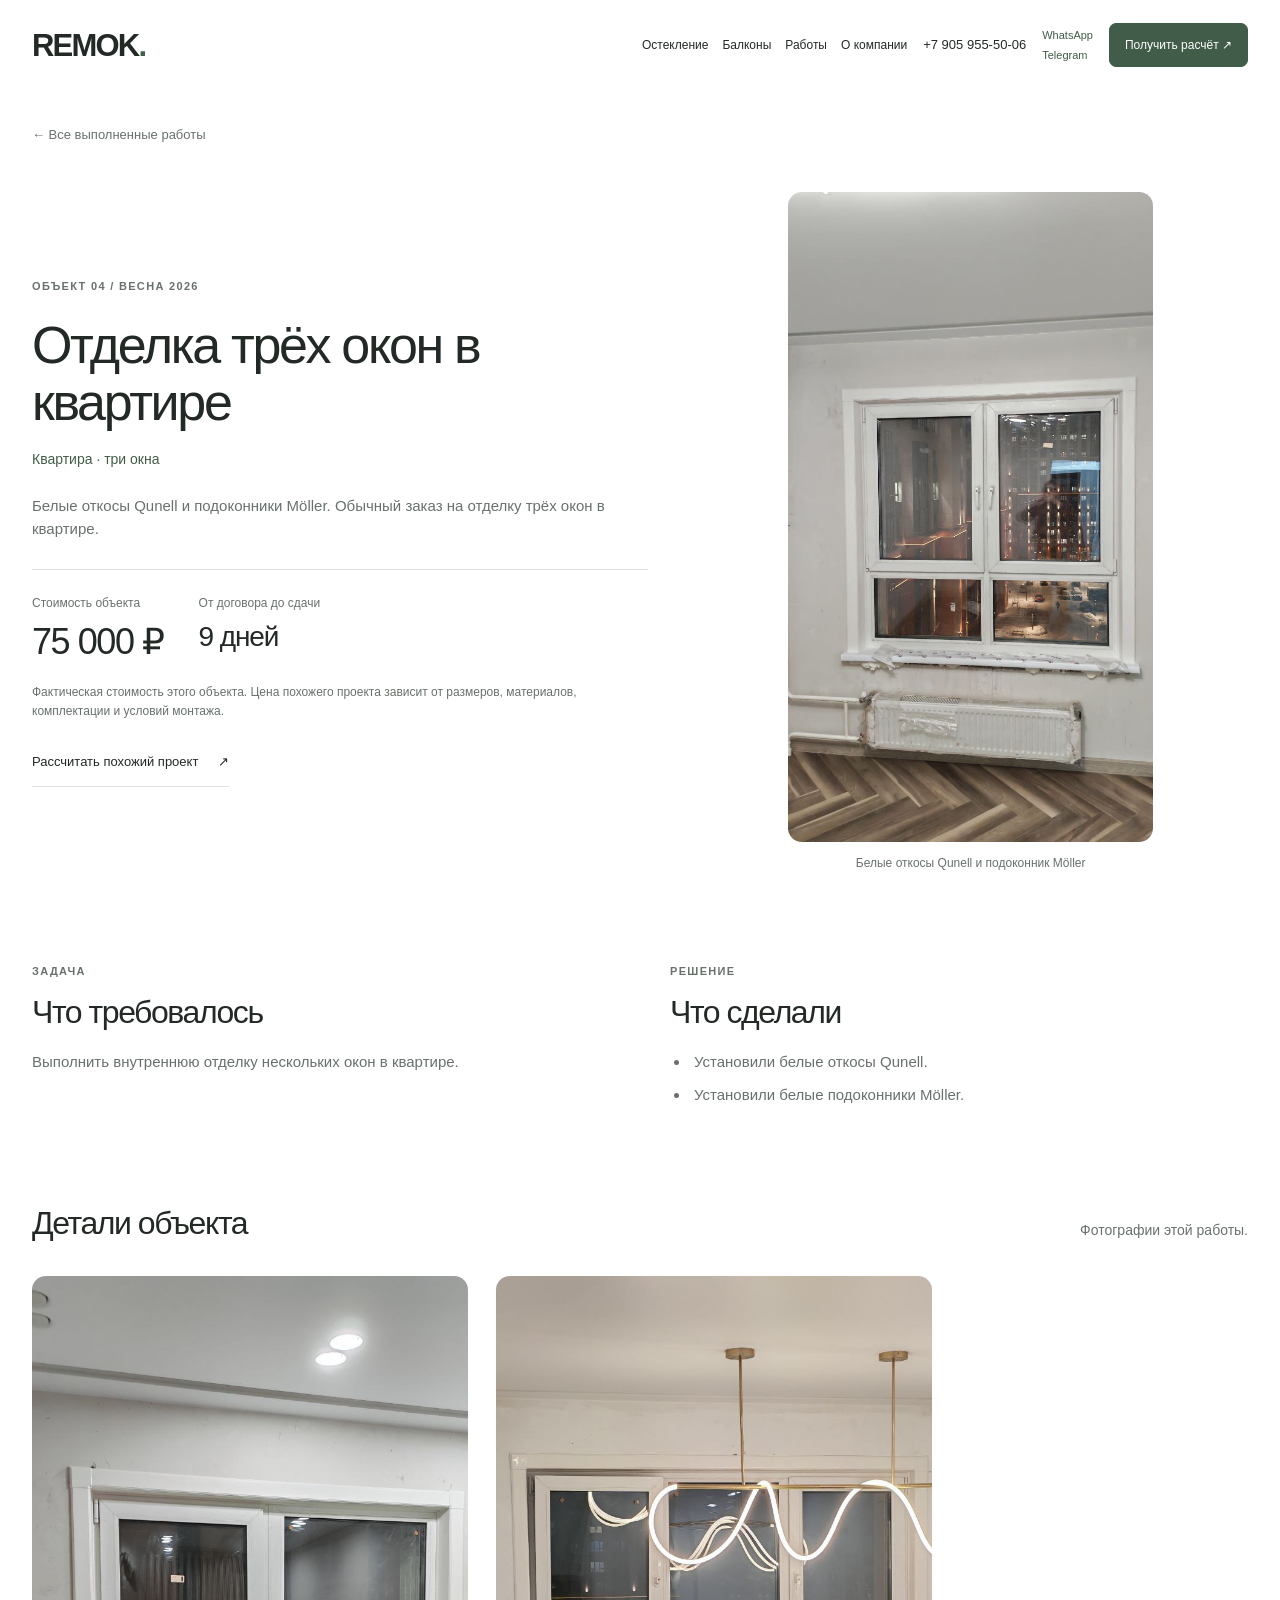
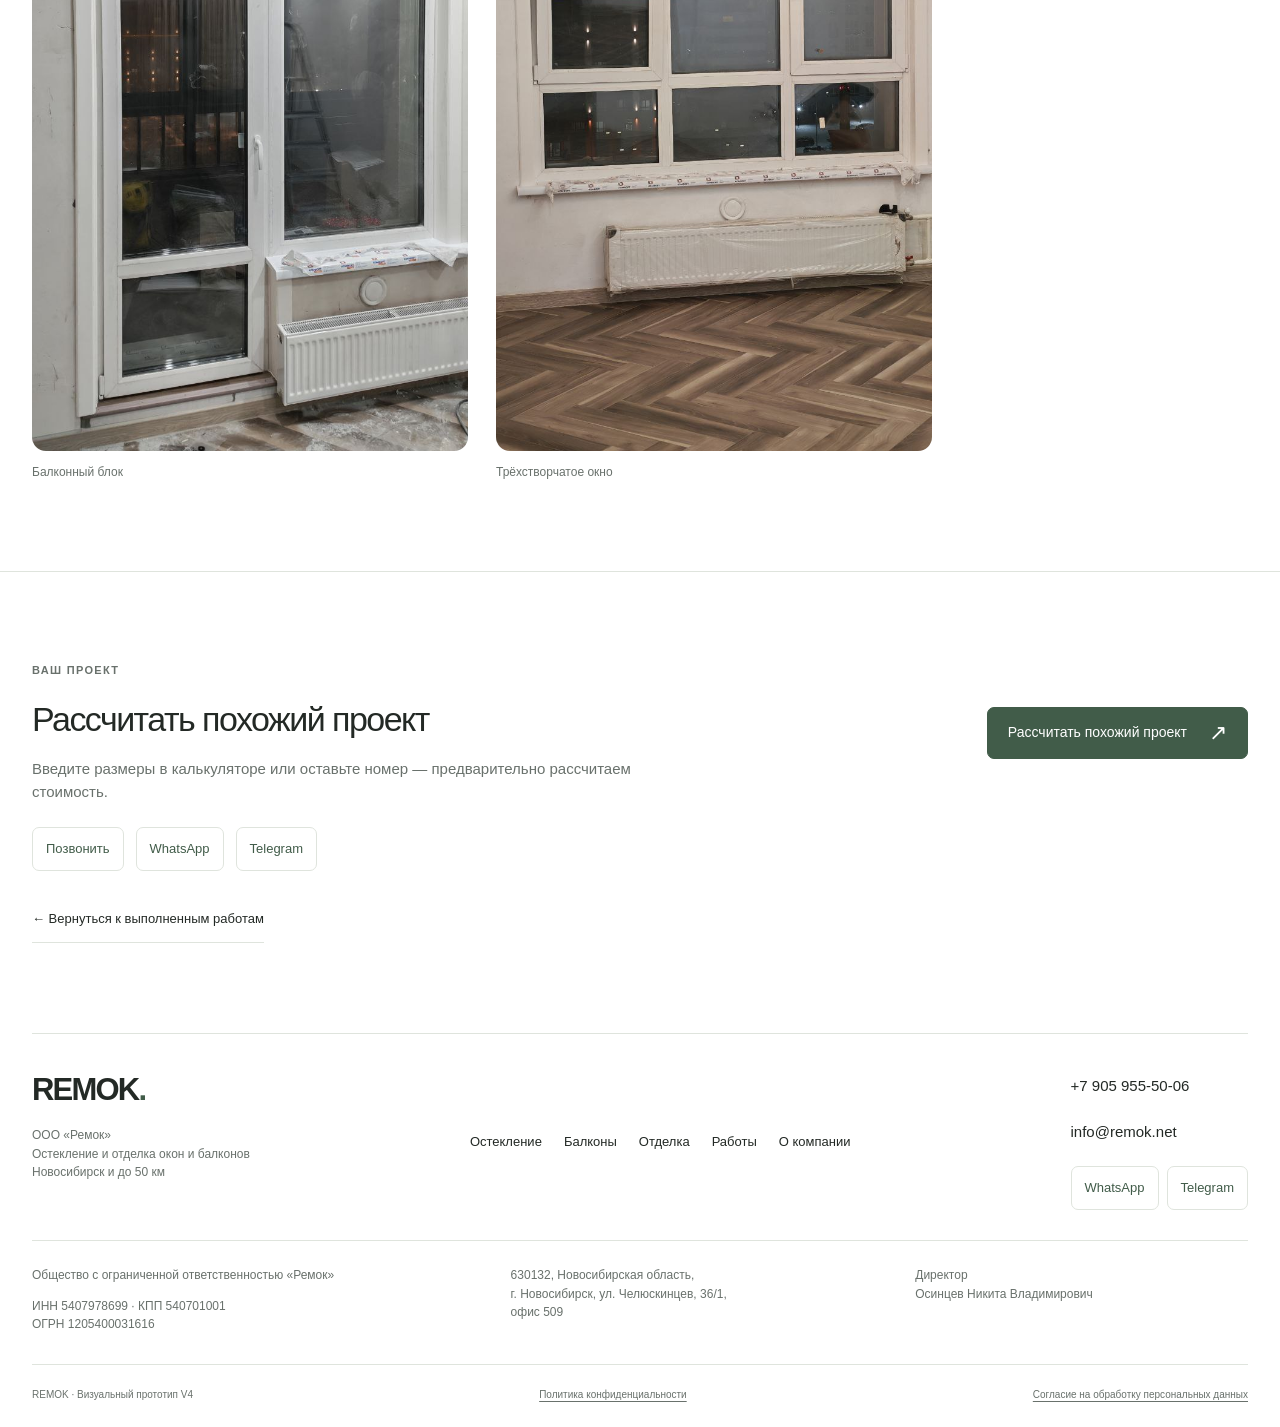
==== cases/apartment-windows.html @ 65f315e3 "Initial REMOK V4" ====
<!doctype html>
<html lang="ru"><head><meta charset="utf-8"><meta name="viewport" content="width=device-width,initial-scale=1"><title>Отделка трёх окон в квартире — выполненный объект REMOK</title><meta name="description" content="Отделка трёх окон в квартире. Стоимость объекта 75 000 ₽, 9 дней от договора до сдачи. Весна 2026. Реальные фотографии и комплектация."><link rel="stylesheet" href="../styles.css"><script src="../script.js" defer></script><link rel="icon" href="data:image/svg+xml,%3Csvg xmlns=%27http://www.w3.org/2000/svg%27 viewBox=%270 0 32 32%27%3E%3Crect width=%2732%27 height=%2732%27 rx=%276%27 fill=%27%23415c49%27/%3E%3Ctext x=%277%27 y=%2724%27 fill=%27white%27 font-family=%27Arial%27 font-weight=%27700%27 font-size=%2725%27%3ER%3C/text%3E%3C/svg%3E"></head>
<body class="case-page"><a class="skip" href="#main">К содержимому</a><header><div class="container header-inner"><a class="logo" href="../index.html">REMOK<span>.</span></a><nav id="navigation" aria-label="Основная навигация"><a href="../index.html#services">Остекление</a><a href="../index.html#balconies">Балконы</a><a href="../index.html#works">Работы</a><a href="../index.html#about">О компании</a><a class="mobile-menu-phone" data-phone href="tel:+79059555006">+7 905 955-50-06</a></nav><a class="header-phone" data-phone href="tel:+79059555006">+7 905 955-50-06</a><div class="header-messengers" aria-label="Мессенджеры"><a data-contact="whatsapp" href="https://wa.me/79059555006?text=%D0%97%D0%B4%D1%80%D0%B0%D0%B2%D1%81%D1%82%D0%B2%D1%83%D0%B9%D1%82%D0%B5%2C%20%D1%85%D0%BE%D1%87%D1%83%20%D1%80%D0%B0%D1%81%D1%81%D1%87%D0%B8%D1%82%D0%B0%D1%82%D1%8C%20%D1%81%D1%82%D0%BE%D0%B8%D0%BC%D0%BE%D1%81%D1%82%D1%8C%20%D0%BE%D1%81%D1%82%D0%B5%D0%BA%D0%BB%D0%B5%D0%BD%D0%B8%D1%8F%20%D0%B8%D0%BB%D0%B8%20%D0%BE%D1%82%D0%B4%D0%B5%D0%BB%D0%BA%D0%B8" target="_blank" rel="noopener noreferrer">WhatsApp</a><a data-contact="telegram" href="https://t.me/LPzxcvb" target="_blank" rel="noopener noreferrer">Telegram</a></div><a class="button header-cta" href="../index.html#estimate">Получить расчёт ↗</a><a class="phone-icon" data-phone-icon aria-label="Позвонить в REMOK" href="tel:+79059555006">☎</a><button class="menu-toggle" aria-label="Открыть меню" aria-expanded="false" aria-controls="navigation"><span></span><span></span></button></div></header>
<main id="main"><div class="container case-breadcrumb"><a href="../index.html#works">← Все выполненные работы</a></div>
<section class="container case-hero"><div class="case-intro"><p class="eyebrow">Объект 04 / Весна 2026</p><h1>Отделка трёх окон в квартире</h1><p class="case-type">Квартира · три окна</p><p class="case-description">Белые откосы Qunell и подоконники Möller. Обычный заказ на отделку трёх окон в квартире.</p><dl class="case-key-facts"><div><dt>Стоимость объекта</dt><dd>75 000 ₽</dd></div><div><dt>От договора до сдачи</dt><dd>9 дней</dd></div></dl><p class="case-price-note">Фактическая стоимость этого объекта. Цена похожего проекта зависит от размеров, материалов, комплектации и условий монтажа.</p><a class="text-link" href="../index.html#estimate">Рассчитать похожий проект <span aria-hidden="true">↗</span></a></div><figure class="case-hero-media"><img src="../assets/cases/apartment-3-windows/1.jpg" alt="Двухстворчатое окно в квартире с белыми откосами Qunell и подоконником Möller" width="720" height="1280" fetchpriority="high"><figcaption>Белые откосы Qunell и подоконник Möller</figcaption></figure></section>
<section class="section container case-story"><div><p class="eyebrow">Задача</p><h2>Что требовалось</h2><p>Выполнить внутреннюю отделку нескольких окон в квартире.</p></div><div><p class="eyebrow">Решение</p><h2>Что сделали</h2><ul><li>Установили белые откосы Qunell.</li><li>Установили белые подоконники Möller.</li></ul></div></section>
<section class="container case-gallery-section"><div class="heading"><h2>Детали объекта</h2><p>Фотографии этой работы.</p></div><div class="case-gallery case-gallery--2"><figure><img src="../assets/cases/apartment-3-windows/2.jpg" alt="Балконный блок с белыми откосами Qunell и подоконником Möller" width="720" height="1280" loading="lazy" decoding="async"><figcaption>Балконный блок</figcaption></figure>
<figure><img src="../assets/cases/apartment-3-windows/3.jpg" alt="Трёхстворчатое окно с белой отделкой Qunell и подоконником Möller" width="720" height="1280" loading="lazy" decoding="async"><figcaption>Трёхстворчатое окно</figcaption></figure></div></section>

<section class="section case-end"><div class="container"><div><p class="eyebrow">Ваш проект</p><h2>Рассчитать похожий проект</h2><p>Введите размеры в калькуляторе или оставьте номер — предварительно рассчитаем стоимость.</p></div><a class="button" href="../index.html#estimate">Рассчитать похожий проект <span aria-hidden="true">↗</span></a><div class="contact-actions" aria-label="Способы связи"><a data-contact="call" href="tel:+79059555006">Позвонить</a><a data-contact="whatsapp" href="https://wa.me/79059555006?text=%D0%97%D0%B4%D1%80%D0%B0%D0%B2%D1%81%D1%82%D0%B2%D1%83%D0%B9%D1%82%D0%B5%2C%20%D1%85%D0%BE%D1%87%D1%83%20%D1%80%D0%B0%D1%81%D1%81%D1%87%D0%B8%D1%82%D0%B0%D1%82%D1%8C%20%D1%81%D1%82%D0%BE%D0%B8%D0%BC%D0%BE%D1%81%D1%82%D1%8C%20%D0%BE%D1%81%D1%82%D0%B5%D0%BA%D0%BB%D0%B5%D0%BD%D0%B8%D1%8F%20%D0%B8%D0%BB%D0%B8%20%D0%BE%D1%82%D0%B4%D0%B5%D0%BB%D0%BA%D0%B8" target="_blank" rel="noopener noreferrer">WhatsApp</a><a data-contact="telegram" href="https://t.me/LPzxcvb" target="_blank" rel="noopener noreferrer">Telegram</a></div><a class="text-link" href="../index.html#works">← Вернуться к выполненным работам</a></div></section>
</main><footer class="container"><div class="footer-top">
<div><a class="logo" href="../index.html">REMOK<span>.</span></a><p>ООО «Ремок»<br>Остекление и отделка окон и балконов<br>Новосибирск и до 50 км</p></div>
<nav aria-label="Навигация в подвале"><a href="../index.html#services">Остекление</a><a href="../index.html#balconies">Балконы</a><a href="../index.html#finishing">Отделка</a><a href="../index.html#works">Работы</a><a href="../index.html#about">О компании</a></nav>
<div class="footer-contacts"><a data-phone href="tel:+79059555006">+7 905 955-50-06</a><a href="mailto:info@remok.net">info@remok.net</a><div class="footer-messengers"><a data-contact="whatsapp" href="https://wa.me/79059555006?text=%D0%97%D0%B4%D1%80%D0%B0%D0%B2%D1%81%D1%82%D0%B2%D1%83%D0%B9%D1%82%D0%B5%2C%20%D1%85%D0%BE%D1%87%D1%83%20%D1%80%D0%B0%D1%81%D1%81%D1%87%D0%B8%D1%82%D0%B0%D1%82%D1%8C%20%D1%81%D1%82%D0%BE%D0%B8%D0%BC%D0%BE%D1%81%D1%82%D1%8C%20%D0%BE%D1%81%D1%82%D0%B5%D0%BA%D0%BB%D0%B5%D0%BD%D0%B8%D1%8F%20%D0%B8%D0%BB%D0%B8%20%D0%BE%D1%82%D0%B4%D0%B5%D0%BB%D0%BA%D0%B8" target="_blank" rel="noopener noreferrer">WhatsApp</a><a data-contact="telegram" href="https://t.me/LPzxcvb" target="_blank" rel="noopener noreferrer">Telegram</a></div></div></div>
<div class="company-details"><div><p>Общество с ограниченной ответственностью «Ремок»</p><p>ИНН 5407978699 · КПП 540701001<br>ОГРН 1205400031616</p></div><address>630132, Новосибирская область,<br>г. Новосибирск, ул. Челюскинцев, 36/1,<br>офис 509</address><p>Директор<br>Осинцев Никита Владимирович</p></div>
<div class="footer-bottom"><span>REMOK · Визуальный прототип V4</span><a href="../index.html">Политика конфиденциальности</a><a href="../index.html">Согласие на обработку персональных данных</a></div></footer><nav class="mobile-quick-contacts" aria-label="Быстрые контакты"><a href="tel:+79059555006">Позвонить</a><a data-contact="whatsapp" href="https://wa.me/79059555006?text=%D0%97%D0%B4%D1%80%D0%B0%D0%B2%D1%81%D1%82%D0%B2%D1%83%D0%B9%D1%82%D0%B5%2C%20%D1%85%D0%BE%D1%87%D1%83%20%D1%80%D0%B0%D1%81%D1%81%D1%87%D0%B8%D1%82%D0%B0%D1%82%D1%8C%20%D1%81%D1%82%D0%BE%D0%B8%D0%BC%D0%BE%D1%81%D1%82%D1%8C%20%D0%BE%D1%81%D1%82%D0%B5%D0%BA%D0%BB%D0%B5%D0%BD%D0%B8%D1%8F%20%D0%B8%D0%BB%D0%B8%20%D0%BE%D1%82%D0%B4%D0%B5%D0%BB%D0%BA%D0%B8" target="_blank" rel="noopener noreferrer">WhatsApp</a><a class="quick-estimate" href="../index.html#estimate">Расчёт</a></nav></body></html>
---- styles.css ----
/* Base */
:root{--paper:#fff;--ink:#232925;--muted:#69716c;--accent:#415c49;--soft:#f2f4ef;--line:#dfe4dd;--radius:14px;--space:72px;--max:1240px}*{box-sizing:border-box}html{scroll-behavior:smooth;scroll-padding-top:100px}body{margin:0;color:var(--ink);background:var(--paper);font:16px/1.55 Inter,Arial,Helvetica,sans-serif}a{color:inherit;text-decoration:none}button,input{font:inherit}button{cursor:pointer}img{display:block;width:100%;object-fit:cover}figure,p,h1,h2,h3{margin:0}h1,h2,h3{font-weight:500;line-height:1.1;letter-spacing:-.045em}h1{font-size:40px}h2{font-size:34px}h3{font-size:23px;letter-spacing:-.025em}a:focus-visible,button:focus-visible,input:focus-visible{outline:3px solid #8a9a64;outline-offset:4px}[hidden]{display:none!important}.container{width:min(var(--max),calc(100% - 40px));margin:auto}.section{padding-block:var(--space)}.soft{background:var(--soft)}.muted{color:var(--muted)}.eyebrow{font-size:11px;font-weight:600;letter-spacing:.12em;text-transform:uppercase;color:var(--muted);margin-bottom:22px}.fine{font-size:12px;color:var(--muted);margin-top:20px}.button{display:inline-flex;align-items:center;justify-content:space-between;gap:22px;min-height:52px;padding:14px 20px;border:1px solid var(--accent);border-radius:7px;background:var(--accent);color:#fff;font-size:14px;transition:background .2s}.button:hover{background:#304636}.button span{font-size:22px;line-height:1}.full{width:100%}.text-link{display:inline-flex;align-items:center;min-height:48px;border-bottom:1px solid var(--line);font-size:13px}.text-link:hover{color:var(--accent)}.heading{display:flex;flex-direction:column;gap:22px;margin-bottom:34px}.heading>p{color:var(--muted);max-width:410px}.skip{position:fixed;top:-100px;z-index:100;background:white;padding:15px}.skip:focus{top:10px;left:10px}
/* Header */
header{position:sticky;top:0;z-index:20;background:#fffffff9;border-bottom:1px solid transparent}header.scrolled{border-color:var(--line)}.header-inner{height:76px;display:flex;align-items:center;gap:15px}.logo{font-size:31px;font-weight:800;letter-spacing:-1.8px;line-height:1}.logo span{color:var(--accent)}header nav{display:none;position:absolute;top:76px;left:0;right:0;background:white;padding:16px 20px 24px;border-bottom:1px solid var(--line)}header nav.open{display:flex;flex-direction:column}header nav a{padding:12px 0;font-size:14px}.phone-placeholder,.header-cta{display:none}.phone-icon{margin-left:auto;width:44px;height:44px;display:grid;place-items:center;font-size:24px}.menu-toggle{border:0;background:none;width:44px;height:44px;padding:10px;display:flex;flex-direction:column;justify-content:center;gap:6px}.menu-toggle span{width:24px;height:1.5px;background:var(--ink);transition:transform .2s}.menu-toggle[aria-expanded=true] span:first-child{transform:translateY(3.75px) rotate(45deg)}.menu-toggle[aria-expanded=true] span:last-child{transform:translateY(-3.75px) rotate(-45deg)}
/* Hero */
.hero{display:grid;gap:30px;padding-top:27px;padding-bottom:45px}.hero .eyebrow{font-size:10px;letter-spacing:.075em}.hero-lead{font-size:17px;margin:23px 0 7px}.hero .muted{font-size:14px}.actions{display:flex;align-items:center;gap:14px;flex-wrap:wrap;margin-top:25px}.actions .button{padding-inline:16px;gap:15px}.proof{font-size:13px;margin-top:23px}.hero .fine{margin-top:5px;font-size:11px}.hero-photo{position:relative;height:330px;border-radius:var(--radius);overflow:hidden}.hero-photo>img{height:100%;object-position:50% 57%}.hero-photo figcaption{position:absolute;left:14px;right:14px;bottom:14px;background:#fffffff2;border-radius:8px;padding:13px 40px 13px 16px;display:flex;flex-direction:column;font-size:14px}.hero-photo small{font-size:10px;color:var(--muted);margin-bottom:3px}.hero-photo b{position:absolute;right:17px;top:19px;font-weight:400;font-size:25px}
/* Services */
.services{display:grid;gap:20px}.service{display:flex;flex-direction:column;border:1px solid var(--line);border-radius:var(--radius);overflow:hidden}.service>img{height:230px}.service>div{position:relative;padding:23px}.service small{display:block;font-size:11px;color:var(--muted);margin-bottom:15px}.service h3{padding-right:25px}.service p{font-size:14px;color:var(--muted);margin-top:10px;padding-right:22px}.service div>span{position:absolute;right:17px;top:50px;display:grid;place-items:center;width:30px;height:30px;border:1px solid var(--line);border-radius:50%}.service:hover div>span{background:var(--soft)}
/* Portfolio */
.works{display:grid;gap:24px}.works img{height:330px;border-radius:var(--radius)}.works figcaption{display:flex;justify-content:space-between;gap:10px;margin-top:12px;font-size:14px}.works small{font-size:11px;color:var(--muted);align-self:center}.works-bottom{display:flex;justify-content:space-between;align-items:center;flex-wrap:wrap;gap:15px;margin-top:30px}.works-bottom p{font-size:13px}
/* Estimate and forms */
.estimate-layout{display:grid;gap:32px}.intro{color:var(--muted);max-width:415px;margin-top:24px}.note{font-size:14px;max-width:330px;border-top:1px solid var(--line);padding-top:24px;margin-top:35px}.estimate-form{padding:24px 20px;background:var(--soft);border-radius:var(--radius)}fieldset{border:0;padding:0;margin:0 0 26px;min-width:0}legend{font-size:15px;margin-bottom:16px}legend b{display:inline-grid;place-items:center;width:25px;height:25px;border:1px solid #bdc8bb;border-radius:50%;font-size:12px;font-weight:400;margin-right:8px}.segmented{display:flex;gap:10px}.segmented label{position:relative;flex:1;cursor:pointer}.segmented input{position:absolute;opacity:0}.segmented span{display:block;text-align:center;border:1px solid #cdd5ca;background:white;border-radius:7px;padding:12px}.segmented input:checked+span{background:var(--accent);color:white;border-color:var(--accent)}.segmented input:focus-visible+span{outline:3px solid #8a9a64;outline-offset:3px}.dimensions{display:grid;grid-template-columns:minmax(0,1fr) 12px minmax(0,1fr);gap:9px;align-items:end}.dimensions>span{padding-bottom:14px;color:var(--muted)}.dimensions label,.field{display:block;font-size:13px}input[type=tel],input[type=number]{width:100%;min-width:0;height:52px;padding:12px;border:1px solid #cdd5ca;border-radius:7px;background:white;color:var(--ink);font-size:16px;margin-top:8px}.dimensions input{font-size:13px}.profiles{display:grid;gap:8px}.profiles label{display:flex;align-items:center;gap:10px;border-bottom:1px solid var(--line);padding:10px 0;font-size:14px;cursor:pointer}.profiles label span{display:flex;justify-content:space-between;gap:10px;flex:1}.profiles small{color:var(--muted);font-size:11px;text-align:right}input[type=radio],input[type=checkbox]{accent-color:var(--accent);width:18px;height:18px;flex-shrink:0}.consent{display:flex;align-items:flex-start;gap:9px;font-size:11px;color:var(--muted);margin:18px 0}.consent input{margin:0}.consent a{text-decoration:underline;text-underline-offset:3px}.estimate-result{border-left:2px solid var(--accent);padding:10px 14px;font-size:14px;margin-bottom:20px}.form-status{font-size:14px;padding:15px;border:1px solid var(--line);border-radius:7px;margin-top:16px}
/* Terms, facts and process */
.volume{border-top:1px solid var(--line)}.volume-grid,.facts-grid{display:grid;gap:25px}.volume-grid article{padding:23px 0;border-top:1px solid var(--line)}.volume-grid h3{font-size:42px;margin-bottom:18px}.volume-grid h3 span{font-size:23px;color:var(--muted)}.volume-grid strong{font-weight:500;color:var(--accent)}.volume-grid small{display:block;color:var(--muted);font-size:13px;margin-top:5px}.facts{background:var(--accent);color:white}.facts .eyebrow,.facts .fine{color:#d2dbd0}.facts-grid{margin-top:38px}.facts-grid strong{font-size:49px;font-weight:400;letter-spacing:-.045em}.facts-grid strong span{font-size:29px}.facts-grid p{font-size:14px;color:#e0e6dd;max-width:240px;margin-top:6px}.process{display:grid;list-style:none;padding:0;margin:40px 0 0}.process li{position:relative;border-left:1px solid var(--line);padding:0 0 32px 32px}.process li>span{display:block;font-size:12px;color:var(--accent);margin-bottom:15px}.process li:before{content:"";position:absolute;left:-4px;top:5px;width:7px;height:7px;border-radius:50%;background:var(--accent)}.process h3{font-size:20px}.process p{font-size:14px;color:var(--muted);margin-top:12px}
/* Materials and placeholders */
.materials,.reviews{display:grid;gap:16px}.materials article{position:relative;background:white;padding:28px;border-radius:var(--radius);min-height:175px}.materials p{font-size:13px;color:var(--muted);margin-bottom:24px;padding-right:20px}.materials h3{font-size:29px;max-width:270px}.materials small{position:absolute;right:20px;top:26px;font-size:11px;color:var(--muted)}.before-placeholder{position:relative;display:grid;place-items:center;min-height:210px;margin-top:30px;padding:65px 24px 35px;background:#fafbf9;border:1px dashed #c5ccc3;border-radius:var(--radius);text-align:center;color:var(--muted);font-size:15px}.before-placeholder>div{position:absolute;top:18px;left:20px;right:20px;display:flex;justify-content:space-between;font-size:12px}.reviews-section{padding-top:0}.reviews{margin-top:30px}.reviews article{border:1px solid var(--line);padding:25px;border-radius:var(--radius)}.reviews h3{display:flex;justify-content:space-between;font-size:22px}.reviews p{font-size:14px;color:var(--muted);margin-top:35px}.reviews small{font-size:11px;color:var(--muted);display:block;margin-top:8px}.about{display:grid;gap:30px;border-top:1px solid var(--line)}.portrait{display:flex;flex-direction:column;justify-content:center;align-items:center;gap:22px;min-height:270px;border-radius:var(--radius);background:var(--soft)}.portrait>span{font-size:100px;line-height:1;color:#c7cfc3;font-weight:600;letter-spacing:-8px}.portrait p{font-size:12px;color:var(--muted)}.about h2{margin-bottom:25px}.about>div:not(.portrait)>p:not(.eyebrow){margin-bottom:20px}.signature{display:flex;flex-direction:column;border-top:1px solid var(--line);padding-top:24px;margin-top:25px;font-size:14px}.signature strong{font-weight:500}.signature span{font-size:12px;color:var(--muted);margin-top:5px}
/* Contact and footer */
.contact{display:grid;gap:32px}.contact h2{font-size:46px}.messengers{margin-top:25px;font-size:14px}.messengers p{color:var(--muted);font-size:12px;margin-bottom:6px}.messengers small{display:block;font-size:11px;color:var(--muted);margin-top:7px}footer{padding-block:40px 25px}.footer-top{display:flex;flex-direction:column;gap:25px}.footer-top>div>p{font-size:12px;color:var(--muted);margin-top:18px}.footer-top nav{display:flex;flex-wrap:wrap;gap:8px 22px;max-width:420px}.footer-top nav a{font-size:13px;min-height:32px;display:inline-flex;align-items:center}.footer-top>p{font-size:12px}.footer-bottom{display:flex;flex-direction:column;gap:13px;border-top:1px solid var(--line);margin-top:30px;padding-top:22px;color:var(--muted);font-size:10px}.footer-bottom a{text-decoration:underline;text-underline-offset:3px}
/* Responsive layouts */
@media(min-width:600px){.services,.volume-grid,.facts-grid{grid-template-columns:repeat(2,minmax(0,1fr))}.works{grid-template-columns:repeat(2,minmax(0,1fr))}.wide{grid-column:1/-1}.wide img{height:350px}.hero-photo{height:480px}.materials,.reviews{grid-template-columns:repeat(3,minmax(0,1fr))}.materials article{padding:24px 18px}.materials h3{font-size:24px}.reviews article{padding:20px}.reviews h3{font-size:20px}.process{grid-template-columns:repeat(2,minmax(0,1fr));gap:20px}}
@media(min-width:768px){:root{--space:90px}.container{width:min(var(--max),calc(100% - 64px))}h2{font-size:40px}.hero{grid-template-columns:1fr 1fr;align-items:center;gap:30px;padding-top:35px;padding-bottom:65px}.hero h1{font-size:clamp(39px,4.7vw,68px)}.hero-photo{height:510px}.heading{flex-direction:row;justify-content:space-between;align-items:end;gap:40px}.heading>p{max-width:36%;font-size:14px}.estimate-layout{grid-template-columns:.9fr 1.1fr;gap:45px}.estimate-form{padding:28px}.works{grid-template-columns:1.15fr 1fr 1fr;gap:26px 20px}.tall{grid-row:span 2}.works img{height:255px}.works .tall img{height:calc(100% - 38px)}.works .wide img{height:350px}.works figcaption{font-size:12px}.works small{font-size:10px}.about{grid-template-columns:.8fr 1.2fr;gap:55px;align-items:center}.portrait{height:410px}.contact{grid-template-columns:1fr 1fr;gap:70px;align-items:center}.contact h2{font-size:60px}.footer-top{flex-direction:row;justify-content:space-between;gap:30px}.footer-bottom{flex-direction:row;justify-content:space-between}}
@media(min-width:1024px){.header-inner{height:90px;gap:24px}header nav{display:flex;position:static;padding:0;border:0;gap:22px;margin-left:auto}header nav a{font-size:12px}.header-cta{display:inline-flex;font-size:12px;padding:11px 15px;min-height:44px}.phone-icon,.menu-toggle{display:none}.hero{gap:55px;padding-top:42px}.hero-photo{height:590px}.hero .eyebrow{font-size:11px;letter-spacing:.12em}.hero-lead{font-size:19px;margin-top:27px}.hero .muted{font-size:15px}.actions{gap:25px;margin-top:33px}.proof{margin-top:38px}h2{font-size:48px}.service{flex-direction:row;min-height:225px}.service>img{width:42%;height:245px}.service>div{padding:27px 22px;flex:1}.service h3{padding-right:0;font-size:24px}.service p{padding-right:10px}.service div>span{top:auto;bottom:16px;right:16px;width:28px;height:28px}.service small{margin-bottom:18px}.volume-grid,.facts-grid{grid-template-columns:repeat(4,minmax(0,1fr));gap:30px}.facts-grid{margin-top:50px}.facts-grid strong{font-size:54px}.process{grid-template-columns:repeat(4,minmax(0,1fr));gap:40px 25px}.process li{border-left:0;border-top:1px solid var(--line);padding:24px 10px 0 0}.process li:before{top:-4px;left:0}.materials article{padding:30px;min-height:190px}.materials h3{font-size:32px}.reviews article{padding:30px}.contact-form{max-width:440px;width:100%;justify-self:end}.estimate-form{padding:36px}.note{margin-top:55px}.phone-placeholder{display:block;font-size:10px;color:var(--muted);max-width:100px}}
@media(prefers-reduced-motion:reduce){html{scroll-behavior:auto}*,*::before,*::after{transition:none!important;animation:none!important}}

/* V2 — proportions preserved; every portfolio image uses its intrinsic ratio. */
.works { grid-template-columns: minmax(0, 1fr); align-items: start; gap: 28px; }
.work-column { display: grid; align-content: start; gap: 28px; min-width: 0; }
.works .work-column figure { min-width: 0; margin: 0; }
.works .work-column img { height: auto; object-fit: contain; background: var(--line); }
.works figcaption { flex-wrap: wrap; font-size: 14px; }
.works small { font-size: 12px; }
.header-phone { display: none; white-space: nowrap; font-size: 13px; }
.hardware-note { margin-top: 25px; font-size: 15px; }

/* V2 — accessible calculator tabs, results and selectable finishing estimates. */
.estimate-layout { align-items: start; }
.estimate-form { min-width: 0; }
.calculator-tabs { display: grid; grid-template-columns: 1fr 1fr; gap: 7px; margin-bottom: 30px; padding: 5px; border: 1px solid var(--line); border-radius: 9px; background: #e9ede5; }
.calculator-tabs button { min-width: 0; min-height: 48px; padding: 10px 8px; border: 0; border-radius: 6px; background: transparent; color: var(--ink); font-size: 14px; }
.calculator-tabs [aria-selected=true] { background: var(--accent); color: white; }
.estimate-form .dimensions input { font-size: 16px; }
.input-help { font-size: 12px; color: var(--muted); margin-top: 10px; }
.profiles label { padding: 12px 0; }
.profiles label span { display: flex; flex-direction: column; gap: 4px; }
.profiles strong { font-weight: 500; }
.profiles small { text-align: left; font-size: 12px; }
.glazing-result { border-top: 1px solid #cbd4c6; padding-top: 24px; }
.glazing-result > p:first-child { font-size: 14px; }
#glazing-price { display: block; font-size: clamp(38px, 4vw, 52px); letter-spacing: -.04em; line-height: 1.2; color: var(--accent); margin: 12px 0; }
.area-summary { font-size: 12px; color: var(--muted); }
.volume-offer { border-left: 2px solid var(--accent); padding: 12px 16px; margin-top: 22px; background: #e7ece1; border-radius: 0 7px 7px 0; }
.volume-offer p { font-size: 14px; }
.volume-offer small { display: block; margin-top: 8px; color: var(--muted); font-size: 12px; }
.calculation-disclaimer { margin-top: 20px; font-size: 13px; color: var(--muted); }
.offer-note { font-size: 11px; color: var(--muted); margin-top: 8px; }
.finish-options { display: grid; gap: 12px; margin-top: 16px; }
.finish-option { position: relative; display: block; cursor: pointer; min-width: 0; }
.finish-option > input { position: absolute; top: 19px; right: 16px; margin: 0; }
.finish-card { display: flex; flex-direction: column; height: 100%; padding: 18px 43px 18px 18px; border: 1px solid #cdd5ca; border-radius: 9px; background: white; }
.finish-card > strong { font-size: 18px; font-weight: 500; margin-bottom: 10px; }
.finish-name { font-size: 13px; color: var(--muted); }
.finish-card output { display: block; font-size: 27px; line-height: 1.2; margin-top: 18px; white-space: nowrap; color: var(--accent); }
.finish-option input:checked + .finish-card { border-color: var(--accent); background: #e8eee3; }
.finish-option input:focus-visible + .finish-card { outline: 3px solid #8a9a64; outline-offset: 3px; }
.more-options { display: flex; justify-content: space-between; align-items: center; gap: 12px; width: 100%; min-height: 48px; margin-top: 16px; padding: 12px 0; background: transparent; color: var(--accent); border: 0; border-bottom: 1px solid var(--line); text-align: left; font-size: 14px; }
.more-options span { font-size: 21px; }
.extra-reveal { display: grid; grid-template-rows: 0fr; visibility: hidden; transition: grid-template-rows .25s ease, visibility .25s; }
.extra-reveal > div { overflow: hidden; min-height: 0; }
.extra-reveal.is-open { grid-template-rows: 1fr; visibility: visible; }
.extra-options { padding: 5px; margin-inline: -1px; }
.extra-options .finish-card { background: transparent; }
.extra-options output { font-size: 23px; }
.finish-summary { border-left: 2px solid var(--accent); padding-left: 14px; font-size: 13px; }
.input-error { color: #8b352c; font-size: 13px; margin-top: 18px; }
input[aria-invalid=true] { border-color: #8b352c; }
.estimate-contact { border-top: 1px solid #cbd4c6; padding-top: 26px; margin-top: 26px; }
.estimate-contact h3 { font-size: 25px; }
.estimate-contact > p { font-size: 14px; color: var(--muted); margin: 12px 0 20px; }
.estimate-contact .form-status { color: var(--ink); margin-bottom: 0; }
.estimate-form .consent { font-size: 12px; }
.estimate-form .consent, .contact-form .consent { min-height: 30px; }

/* V2 — company and real contacts. */
.footer-contacts { display: flex; flex-direction: column; gap: 10px; font-size: 15px; }
.company-details { display: grid; gap: 22px; margin-top: 30px; padding-top: 25px; border-top: 1px solid var(--line); font-size: 12px; color: var(--muted); }
.company-details p + p { margin-top: 12px; }
.company-details address { font-style: normal; }
.footer-top nav a, .footer-contacts a { min-height: 36px; }

@media (min-width: 600px) {
  .works { grid-template-columns: repeat(3, minmax(0, 1fr)); gap: 20px; }
  .work-column { gap: 26px; }
  .work-column:nth-child(2) { padding-top: 38px; }
  .work-column:nth-child(3) { padding-top: 18px; }
  .works figcaption { font-size: 12px; }
  .works small { font-size: 11px; }
  .finish-options { grid-template-columns: repeat(3, minmax(0, 1fr)); }
  .finish-card { padding: 20px 15px; }
  .finish-card > strong { padding-right: 22px; font-size: 17px; }
  .finish-name { padding-top: 7px; min-height: 66px; }
  .finish-card output { font-size: 24px; margin-top: auto; padding-top: 18px; }
  .extra-options { grid-template-columns: repeat(2, minmax(0, 1fr)); }
  .extra-options .finish-name { padding-right: 28px; min-height: 48px; }
  .company-details { grid-template-columns: 1.2fr 1fr; }
}
@media (min-width: 768px) {
  .estimate-layout { grid-template-columns: minmax(0, 1fr); gap: 35px; }
  .estimate-intro { display: grid; grid-template-columns: 1fr 1fr; gap: 0 45px; }
  .estimate-intro .eyebrow { grid-column: 1 / -1; }
  .estimate-intro .intro { margin-top: 0; align-self: end; }
  .estimate-intro .note { display: none; }
  .works { grid-template-columns: 1.1fr .85fr 1fr; }
  .work-column:nth-child(2) { padding-top: 65px; }
  .work-column:nth-child(3) { padding-top: 30px; }
  .finish-name { min-height: 55px; }
}
@media (min-width: 1024px) {
  .header-phone { display: inline-flex; align-items: center; min-height: 44px; }
  .header-inner { gap: 18px; }
  header nav { gap: 18px; }
  .estimate-layout { grid-template-columns: minmax(0, .65fr) minmax(0, 1.35fr); gap: 45px; }
  .estimate-intro { display: block; }
  .estimate-intro .intro { margin-top: 24px; }
  .estimate-intro .note { display: block; }
  .estimate-form { padding: 30px; }
  .finish-options { grid-template-columns: minmax(0, 1fr); }
  .finish-card { padding: 18px 44px 18px 18px; }
  .finish-name { min-height: 0; padding-top: 0; }
  .finish-card output { padding-top: 14px; }
  .extra-options { grid-template-columns: repeat(2, minmax(0, 1fr)); }
  .extra-options .finish-card { padding: 18px; }
  .extra-options .finish-name { min-height: 60px; padding-right: 25px; }
  .company-details { grid-template-columns: 1.2fr 1fr .9fr; gap: 35px; }
}
@media (min-width: 1280px) {
  .finish-options { grid-template-columns: repeat(3, minmax(0, 1fr)); }
  .finish-card { padding: 18px 14px; }
  .finish-name { min-height: 64px; }
  .finish-card output { font-size: 25px; }
  .extra-options { grid-template-columns: repeat(2, minmax(0, 1fr)); }
}
@media (prefers-reduced-motion: reduce) {
  .extra-reveal { transition: none; }
}

/* V3 — real cases replace the gallery. Portraits retain their original proportions. */
.case-grid { display: grid; grid-template-columns: minmax(0, 1fr); gap: 44px; align-items: start; }
.case-card { min-width: 0; }
.case-cover { display: block; border-radius: var(--radius); overflow: hidden; background: var(--line); }
.case-cover img { width: 100%; height: auto; object-fit: contain; }
.case-card-copy { padding-top: 22px; }
.case-meta { font-size: 11px; color: var(--muted); margin-bottom: 13px; }
.case-meta span { margin-inline: 6px; }
.case-card h3 { font-size: 27px; line-height: 1.15; }
.case-card h3 a:hover { color: var(--accent); }
.case-scope { font-size: 14px; margin-top: 14px; }
.case-feature { font-size: 13px; color: var(--muted); margin-top: 8px; }
.case-card-facts { display: flex; flex-wrap: wrap; align-items: end; justify-content: space-between; gap: 16px 20px; margin-top: 24px; padding-top: 18px; border-top: 1px solid #d5dccf; }
.case-card-facts > div { display: flex; flex-direction: column; gap: 4px; }
.case-card-facts strong { font-size: 27px; font-weight: 500; letter-spacing: -.035em; line-height: 1.25; white-space: nowrap; }
.case-card-facts > div:last-child strong { font-size: 21px; }
.case-card-facts small { font-size: 11px; color: var(--muted); }
.case-more { gap: 20px; margin-top: 17px; }
.case-price-note { color: var(--muted); font-size: 12px; margin-top: 35px; max-width: 800px; }
.cases-cta { display: flex; flex-direction: column; align-items: start; gap: 25px; padding-top: 34px; margin-top: 35px; border-top: 1px solid #d5dccf; }
.cases-cta h3 { font-size: 25px; }
.cases-cta p { font-size: 14px; color: var(--muted); margin-top: 12px; max-width: 620px; }
.cases-cta .button { flex-shrink: 0; }
.reviews-section { padding-top: var(--space); }

/* V3 — static case pages share the same header, footer, typography and palette. */
.case-breadcrumb { padding-top: 22px; }
.case-breadcrumb a { display: inline-flex; align-items: center; min-height: 44px; font-size: 13px; color: var(--muted); }
.case-breadcrumb a:hover { color: var(--accent); }
.case-hero { display: grid; gap: 32px; padding-top: 25px; align-items: center; }
.case-intro { min-width: 0; }
.case-intro h1 { font-size: 38px; line-height: 1.1; }
.case-type { font-size: 14px; margin-top: 18px; color: var(--accent); }
.case-description { font-size: 15px; margin-top: 23px; color: var(--muted); }
.case-key-facts { display: flex; flex-wrap: wrap; gap: 25px 35px; margin: 28px 0 0; padding-top: 24px; border-top: 1px solid var(--line); }
.case-key-facts dt { font-size: 12px; color: var(--muted); }
.case-key-facts dd { font-size: 36px; font-weight: 500; line-height: 1.2; letter-spacing: -.04em; margin: 8px 0 0; }
.case-key-facts > div:last-child dd { font-size: 28px; }
.case-breakdown { margin: 18px 0 0; font-size: 13px; max-width: 340px; }
.case-breakdown > div { display: flex; justify-content: space-between; gap: 18px; padding: 5px 0; }
.case-breakdown dt { color: var(--muted); }
.case-breakdown dd { margin: 0; }
.case-intro .case-price-note { margin-top: 20px; }
.case-intro .text-link { margin-top: 18px; gap: 20px; }
.case-hero-media { min-width: 0; justify-self: center; width: 100%; }
.case-hero-media img { width: auto; height: auto; max-width: 100%; max-height: 680px; margin-inline: auto; border-radius: var(--radius); object-fit: contain; }
.case-hero-media figcaption, .case-gallery figcaption, .process-media figcaption { font-size: 12px; color: var(--muted); margin-top: 12px; }
.case-hero-media figcaption { text-align: center; }
.case-story { display: grid; gap: 38px; }
.case-story h2 { font-size: 28px; }
.case-story .eyebrow { margin-bottom: 15px; }
.case-story p:not(.eyebrow), .case-story ul { font-size: 15px; color: var(--muted); margin-top: 20px; }
.case-story ul { padding-left: 20px; margin-bottom: 0; }
.case-story li { padding-left: 4px; margin-bottom: 10px; }
.case-gallery-section { padding-bottom: var(--space); }
.case-gallery-section h2 { font-size: 32px; }
.case-gallery { display: grid; grid-template-columns: minmax(0, 1fr); gap: 28px; align-items: start; }
.case-gallery figure { min-width: 0; }
.case-gallery img { width: 100%; height: auto; object-fit: contain; border-radius: var(--radius); }
.case-gallery--1 { max-width: 480px; }
.case-gallery--2 { max-width: 900px; }
.case-process { background: var(--soft); }
.process-media { display: grid; grid-template-columns: minmax(0, 1fr); gap: 30px; align-items: start; }
.process-media figure { min-width: 0; }
.process-media img, .process-media video { display: block; width: 100%; height: auto; object-fit: contain; border-radius: var(--radius); background: #202722; }
.video-file { display: inline-flex; min-height: 44px; align-items: center; font-size: 12px; color: var(--accent); }
.case-end { border-top: 1px solid var(--line); }
.case-end > .container { display: flex; flex-direction: column; align-items: start; gap: 25px; }
.case-end h2 { font-size: 34px; }
.case-end p:not(.eyebrow) { margin-top: 18px; color: var(--muted); max-width: 620px; font-size: 15px; }
.case-end .button { max-width: 100%; }
.case-page footer { border-top: 1px solid var(--line); }

@media (min-width: 768px) {
  .case-grid { grid-template-columns: repeat(12, minmax(0, 1fr)); gap: 50px 30px; }
  .case-card--balcony { grid-column: span 7; }
  .case-card--house-exterior { grid-column: span 5; margin-top: 65px; }
  .case-card--compact { grid-column: span 6; }
  .case-card--large h3 { font-size: 30px; }
  .case-card--compact h3 { font-size: 24px; }
  .case-card--compact .case-cover { max-width: 310px; }
  .case-card--compact .case-card-facts { gap: 12px; }
  .case-hero { grid-template-columns: minmax(0, 1fr) minmax(0, .9fr); gap: 45px; padding-top: 35px; }
  .case-intro h1 { font-size: 42px; }
  .case-hero-media img { max-height: 650px; }
  .case-story { grid-template-columns: 1fr 1fr; gap: 60px; }
  .case-gallery { grid-template-columns: repeat(2, minmax(0, 1fr)); }
  .case-gallery--1 { grid-template-columns: minmax(0, 1fr); }
  .process-media { grid-template-columns: repeat(3, minmax(0, 1fr)); gap: 24px; }
  .case-end > .container { display: grid; grid-template-columns: minmax(0, 1fr) auto; align-items: center; gap: 24px 50px; }
  .case-end .text-link { justify-self: start; }
}
@media (min-width: 1024px) {
  .case-card--compact { display: grid; grid-template-columns: minmax(0, .85fr) minmax(0, 1fr); gap: 22px; }
  .case-card--compact .case-card-copy { padding-top: 0; }
  .case-card--compact h3 { font-size: 23px; }
  .case-card--compact .case-meta { font-size: 10px; }
  .case-card--compact .case-card-facts { flex-direction: column; align-items: start; gap: 14px; margin-top: 17px; }
  .case-card--compact .case-card-facts strong { font-size: 25px; }
  .case-card--compact .case-card-facts > div:last-child strong { font-size: 18px; }
  .case-card--compact .case-scope { font-size: 13px; }
  .case-card--compact .case-feature { font-size: 12px; }
  .case-card--compact .case-more { font-size: 12px; gap: 10px; }
  .cases-cta { flex-direction: row; align-items: center; justify-content: space-between; gap: 40px; }
  .case-intro h1 { font-size: 52px; }
  .case-gallery--4 { grid-template-columns: repeat(4, minmax(0, 1fr)); gap: 24px; }
  .case-story h2 { font-size: 32px; }
}

/* V4 — restrained contact alternatives, shared by the main and case pages. */
.contact-actions { display: flex; flex-wrap: wrap; align-items: center; gap: 8px 12px; margin-top: 20px; }
.contact-actions a, .footer-messengers a, .review-sources a { display: inline-flex; align-items: center; min-height: 44px; padding: 9px 13px; border: 1px solid var(--line); border-radius: 7px; font-size: 13px; color: var(--accent); background: transparent; }
.contact-actions a:hover, .footer-messengers a:hover, .review-sources a:hover { background: #e8eee3; border-color: #b7c4b2; }
.footer-messengers { display: flex; flex-wrap: wrap; gap: 8px; }
.contact-email { margin-top: 20px; color: var(--muted); font-size: 13px; }
.contact-email a { text-decoration: underline; text-underline-offset: 3px; }
.case-end .contact-actions { grid-column: 1 / -1; margin-top: 0; }
.mobile-menu-phone { color: var(--accent); }

/* V4 — verified review excerpts, without avatars or embedded services. */
.review-rating { flex-shrink: 0; }
.review-rating strong { font-size: 42px; line-height: 1.2; font-weight: 500; color: var(--accent); letter-spacing: -.04em; }
.review-rating strong span { font-size: 20px; color: var(--muted); }
.review-rating p { margin-top: 5px; font-size: 14px; }
.review-rating small { display: block; margin-top: 6px; font-size: 10px; color: var(--muted); }
.verified-reviews { display: grid; gap: 20px; }
.review-card { min-width: 0; display: flex; flex-direction: column; padding: 26px; border: 1px solid var(--line); border-radius: var(--radius); }
.review-card .review-stars { color: var(--accent); font-size: 15px; letter-spacing: .1em; margin-bottom: 18px; }
.review-card h3 { font-size: 21px; }
.review-card blockquote { margin: 22px 0; font-size: 15px; line-height: 1.65; }
.review-card .review-excerpt { font-size: 11px; color: var(--muted); margin-top: -12px; margin-bottom: 20px; }
.review-source { margin-top: auto; font-size: 12px; color: var(--accent); }
.review-source a { min-height: 44px; display: inline-flex; align-items: center; }
.review-sources { display: flex; flex-wrap: wrap; align-items: center; gap: 10px; margin-top: 25px; }
.review-sources > span { font-size: 13px; color: var(--muted); margin-right: 8px; }
.reviews-cta { border-top: 1px solid var(--line); padding-top: 35px; margin-top: 40px; }
.reviews-cta h3 { font-size: 28px; }
.reviews-cta > p { font-size: 15px; color: var(--muted); max-width: 650px; margin-top: 15px; }
.reviews-cta-actions { display: flex; flex-wrap: wrap; align-items: center; gap: 14px 25px; margin-top: 23px; }
.reviews-cta-actions .contact-actions { margin-top: 0; }
@media (min-width: 768px) {
  .verified-reviews { grid-template-columns: repeat(3, minmax(0, 1fr)); }
  .review-card { padding: 24px; }
}
@media (min-width: 1024px) {
  header nav .mobile-menu-phone { display: none; }
}
@media (min-width: 1100px) {
  .review-card { padding: 30px; }
}

/* Compact contacts. */
.header-messengers, .mobile-quick-contacts { display: none; }
.review-rating { padding: 18px 22px; border: 1px solid var(--line); border-radius: 12px; background: var(--soft); }
.rating-link { display: flex; flex-wrap: wrap; align-items: baseline; gap: 5px 8px; color: var(--accent); }
.rating-link:hover { text-decoration: underline; text-underline-offset: 4px; }
.rating-count { font-size: 16px; font-weight: 500; }
.review-rating small { margin-top: 8px; }
@media (min-width: 1024px) {
  .header-inner { gap: 16px; }
  header nav { gap: 14px; }
  .header-messengers { display: flex; flex-direction: column; flex-shrink: 0; gap: 4px; }
  .header-messengers a { font-size: 11px; line-height: 1.5; color: var(--accent); }
  .header-messengers a:hover { text-decoration: underline; text-underline-offset: 3px; }
  .header-phone { white-space: nowrap; }
}
@media (min-width: 1400px) {
  .header-messengers { flex-direction: row; gap: 12px; }
}
@media (max-width: 767px) {
  body { padding-bottom: calc(64px + env(safe-area-inset-bottom, 0px)); }
  html { scroll-padding-bottom: calc(80px + env(safe-area-inset-bottom, 0px)); }
  .mobile-quick-contacts { display: grid; grid-template-columns: repeat(3, minmax(0, 1fr)); position: fixed; bottom: 0; left: 0; right: 0; z-index: 25; padding: 8px 12px calc(8px + env(safe-area-inset-bottom, 0px)); gap: 8px; background: #fff; border-top: 1px solid var(--line); }
  .mobile-quick-contacts a { display: grid; place-items: center; min-height: 44px; font-size: 13px; border-radius: 7px; color: var(--accent); }
  .mobile-quick-contacts .quick-estimate { background: var(--accent); color: #fff; }
}
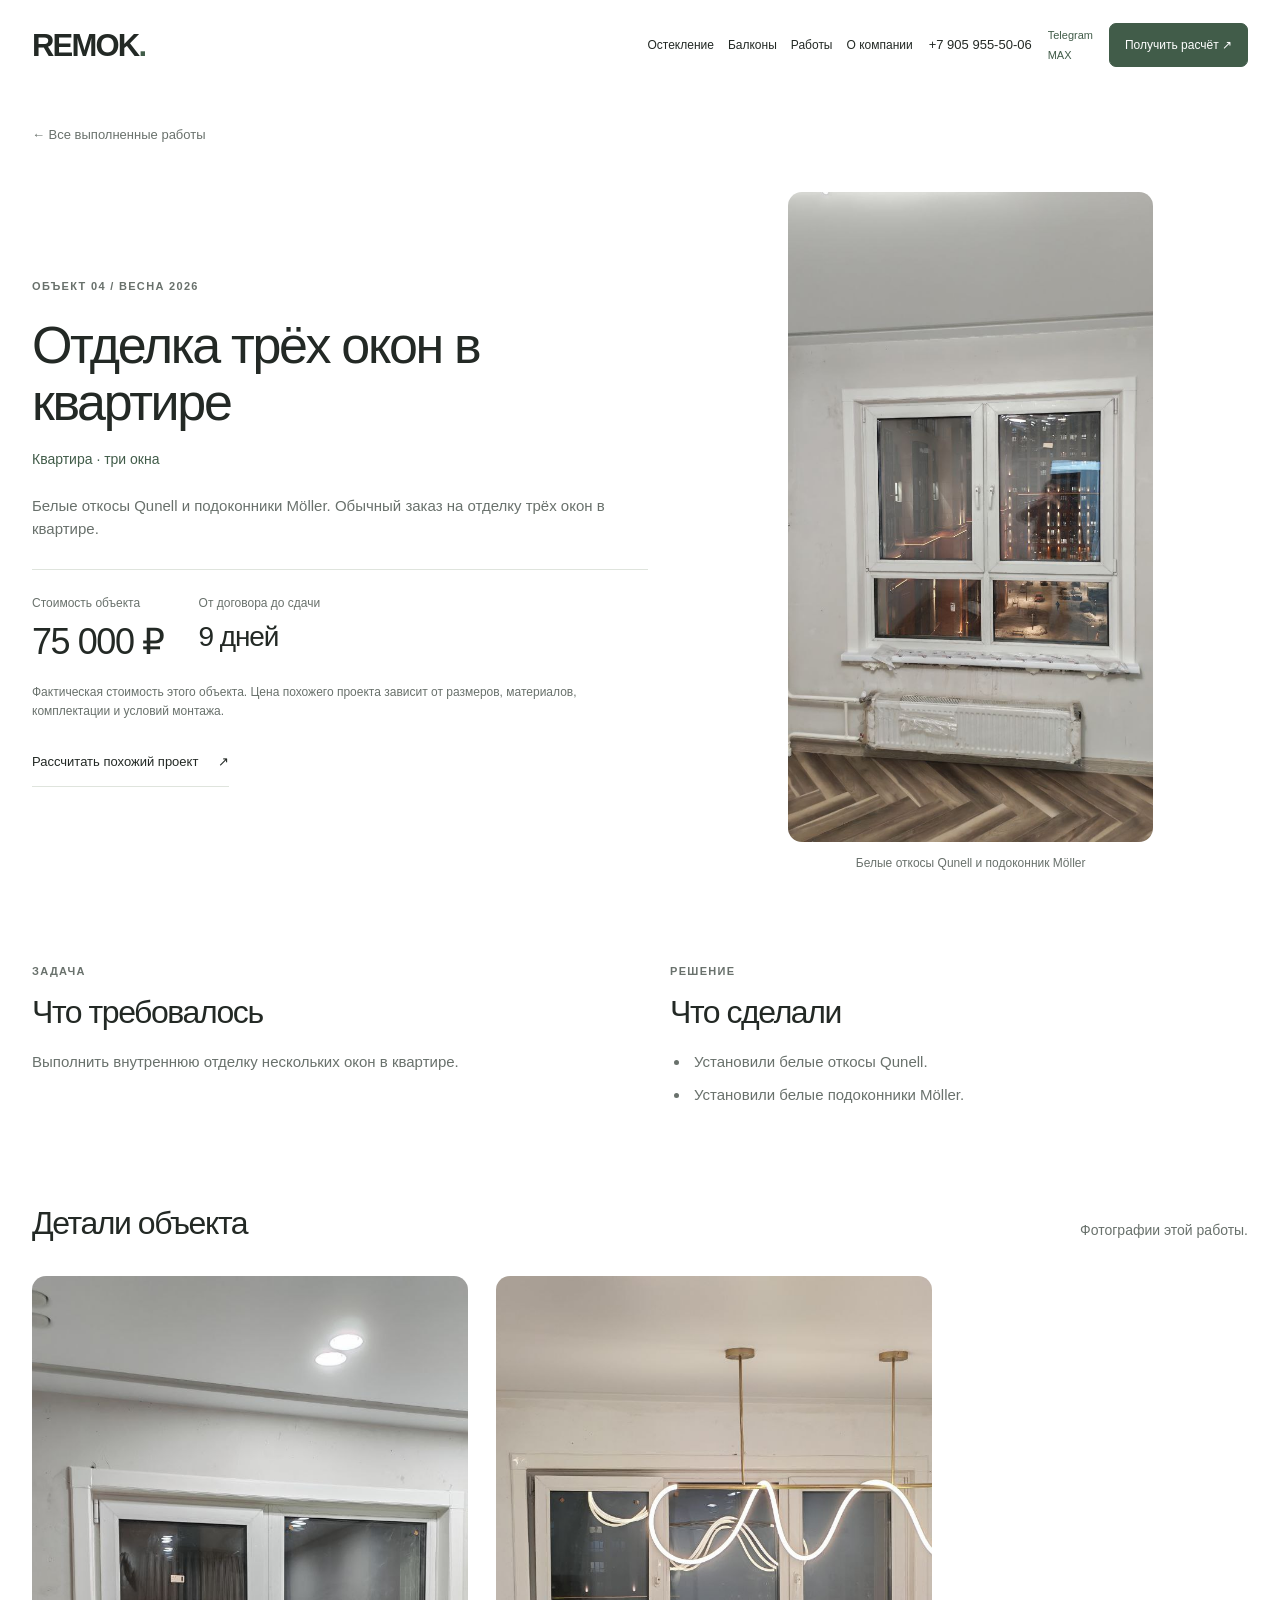
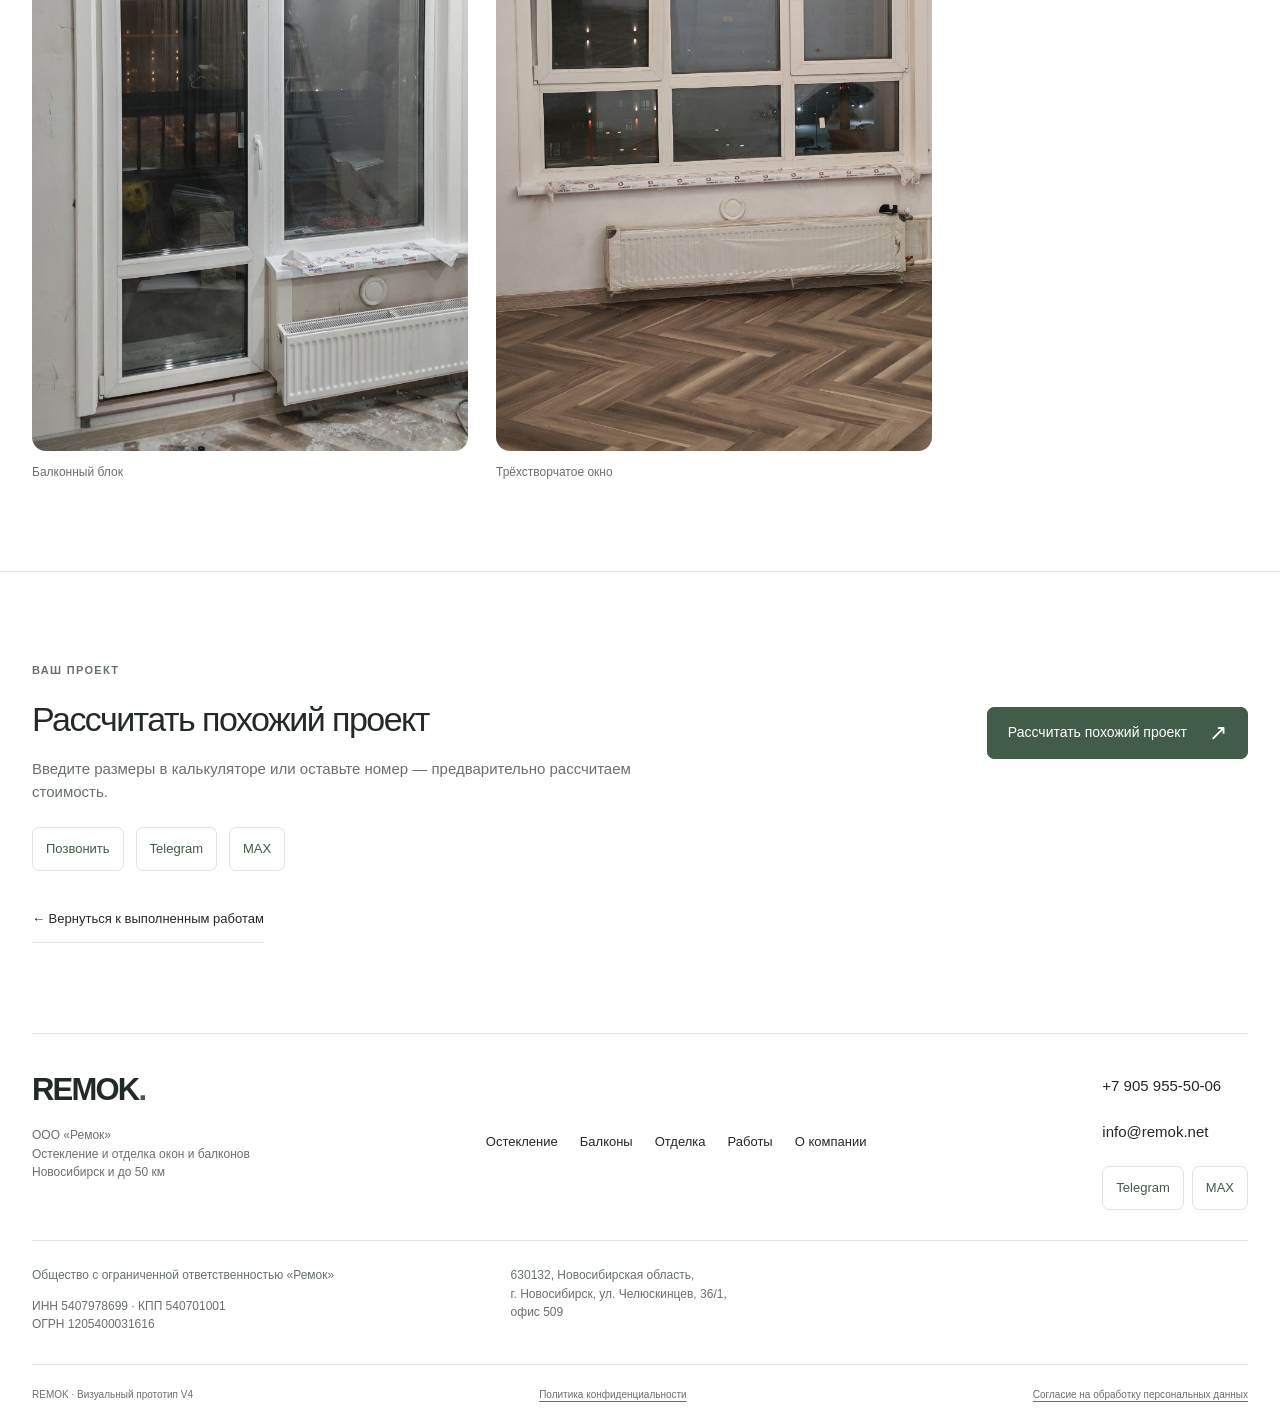
==== commit b0112ec2: "Prepare REMOK for Tilda integration" ====
--- a/cases/apartment-windows.html
+++ b/cases/apartment-windows.html
@@ -1,16 +1,16 @@
 <!doctype html>
 <html lang="ru"><head><meta charset="utf-8"><meta name="viewport" content="width=device-width,initial-scale=1"><title>Отделка трёх окон в квартире — выполненный объект REMOK</title><meta name="description" content="Отделка трёх окон в квартире. Стоимость объекта 75 000 ₽, 9 дней от договора до сдачи. Весна 2026. Реальные фотографии и комплектация."><link rel="stylesheet" href="../styles.css"><script src="../script.js" defer></script><link rel="icon" href="data:image/svg+xml,%3Csvg xmlns=%27http://www.w3.org/2000/svg%27 viewBox=%270 0 32 32%27%3E%3Crect width=%2732%27 height=%2732%27 rx=%276%27 fill=%27%23415c49%27/%3E%3Ctext x=%277%27 y=%2724%27 fill=%27white%27 font-family=%27Arial%27 font-weight=%27700%27 font-size=%2725%27%3ER%3C/text%3E%3C/svg%3E"></head>
-<body class="case-page"><a class="skip" href="#main">К содержимому</a><header><div class="container header-inner"><a class="logo" href="../index.html">REMOK<span>.</span></a><nav id="navigation" aria-label="Основная навигация"><a href="../index.html#services">Остекление</a><a href="../index.html#balconies">Балконы</a><a href="../index.html#works">Работы</a><a href="../index.html#about">О компании</a><a class="mobile-menu-phone" data-phone href="tel:+79059555006">+7 905 955-50-06</a></nav><a class="header-phone" data-phone href="tel:+79059555006">+7 905 955-50-06</a><div class="header-messengers" aria-label="Мессенджеры"><a data-contact="whatsapp" href="https://wa.me/79059555006?text=%D0%97%D0%B4%D1%80%D0%B0%D0%B2%D1%81%D1%82%D0%B2%D1%83%D0%B9%D1%82%D0%B5%2C%20%D1%85%D0%BE%D1%87%D1%83%20%D1%80%D0%B0%D1%81%D1%81%D1%87%D0%B8%D1%82%D0%B0%D1%82%D1%8C%20%D1%81%D1%82%D0%BE%D0%B8%D0%BC%D0%BE%D1%81%D1%82%D1%8C%20%D0%BE%D1%81%D1%82%D0%B5%D0%BA%D0%BB%D0%B5%D0%BD%D0%B8%D1%8F%20%D0%B8%D0%BB%D0%B8%20%D0%BE%D1%82%D0%B4%D0%B5%D0%BB%D0%BA%D0%B8" target="_blank" rel="noopener noreferrer">WhatsApp</a><a data-contact="telegram" href="https://t.me/LPzxcvb" target="_blank" rel="noopener noreferrer">Telegram</a></div><a class="button header-cta" href="../index.html#estimate">Получить расчёт ↗</a><a class="phone-icon" data-phone-icon aria-label="Позвонить в REMOK" href="tel:+79059555006">☎</a><button class="menu-toggle" aria-label="Открыть меню" aria-expanded="false" aria-controls="navigation"><span></span><span></span></button></div></header>
+<body class="case-page"><a class="skip" href="#main">К содержимому</a><header><div class="container header-inner"><a class="logo" href="../index.html">REMOK<span>.</span></a><nav id="navigation" aria-label="Основная навигация"><a href="../index.html#services">Остекление</a><a href="../index.html#balconies">Балконы</a><a href="../index.html#works">Работы</a><a href="../index.html#about">О компании</a><a class="mobile-menu-phone" data-phone href="tel:+79059555006">+7 905 955-50-06</a></nav><a class="header-phone" data-phone href="tel:+79059555006">+7 905 955-50-06</a><div class="header-messengers" aria-label="Мессенджеры"><a data-contact="telegram" href="https://t.me/LPzxcvb" target="_blank" rel="noopener noreferrer">Telegram</a><a data-contact="max" href="https://max.ru/u/f9LHodD0cOJ4aYRBqU1mQyNp67MUEM86ByT9lwaMOyiDO4nb9DzO4GPVeDw" target="_blank" rel="noopener noreferrer">MAX</a></div><a class="button header-cta" href="../index.html#estimate">Получить расчёт ↗</a><a class="phone-icon" data-phone-icon aria-label="Позвонить в REMOK" href="tel:+79059555006">☎</a><button class="menu-toggle" aria-label="Открыть меню" aria-expanded="false" aria-controls="navigation"><span></span><span></span></button></div></header>
 <main id="main"><div class="container case-breadcrumb"><a href="../index.html#works">← Все выполненные работы</a></div>
 <section class="container case-hero"><div class="case-intro"><p class="eyebrow">Объект 04 / Весна 2026</p><h1>Отделка трёх окон в квартире</h1><p class="case-type">Квартира · три окна</p><p class="case-description">Белые откосы Qunell и подоконники Möller. Обычный заказ на отделку трёх окон в квартире.</p><dl class="case-key-facts"><div><dt>Стоимость объекта</dt><dd>75 000 ₽</dd></div><div><dt>От договора до сдачи</dt><dd>9 дней</dd></div></dl><p class="case-price-note">Фактическая стоимость этого объекта. Цена похожего проекта зависит от размеров, материалов, комплектации и условий монтажа.</p><a class="text-link" href="../index.html#estimate">Рассчитать похожий проект <span aria-hidden="true">↗</span></a></div><figure class="case-hero-media"><img src="../assets/cases/apartment-3-windows/1.jpg" alt="Двухстворчатое окно в квартире с белыми откосами Qunell и подоконником Möller" width="720" height="1280" fetchpriority="high"><figcaption>Белые откосы Qunell и подоконник Möller</figcaption></figure></section>
 <section class="section container case-story"><div><p class="eyebrow">Задача</p><h2>Что требовалось</h2><p>Выполнить внутреннюю отделку нескольких окон в квартире.</p></div><div><p class="eyebrow">Решение</p><h2>Что сделали</h2><ul><li>Установили белые откосы Qunell.</li><li>Установили белые подоконники Möller.</li></ul></div></section>
 <section class="container case-gallery-section"><div class="heading"><h2>Детали объекта</h2><p>Фотографии этой работы.</p></div><div class="case-gallery case-gallery--2"><figure><img src="../assets/cases/apartment-3-windows/2.jpg" alt="Балконный блок с белыми откосами Qunell и подоконником Möller" width="720" height="1280" loading="lazy" decoding="async"><figcaption>Балконный блок</figcaption></figure>
 <figure><img src="../assets/cases/apartment-3-windows/3.jpg" alt="Трёхстворчатое окно с белой отделкой Qunell и подоконником Möller" width="720" height="1280" loading="lazy" decoding="async"><figcaption>Трёхстворчатое окно</figcaption></figure></div></section>
 
-<section class="section case-end"><div class="container"><div><p class="eyebrow">Ваш проект</p><h2>Рассчитать похожий проект</h2><p>Введите размеры в калькуляторе или оставьте номер — предварительно рассчитаем стоимость.</p></div><a class="button" href="../index.html#estimate">Рассчитать похожий проект <span aria-hidden="true">↗</span></a><div class="contact-actions" aria-label="Способы связи"><a data-contact="call" href="tel:+79059555006">Позвонить</a><a data-contact="whatsapp" href="https://wa.me/79059555006?text=%D0%97%D0%B4%D1%80%D0%B0%D0%B2%D1%81%D1%82%D0%B2%D1%83%D0%B9%D1%82%D0%B5%2C%20%D1%85%D0%BE%D1%87%D1%83%20%D1%80%D0%B0%D1%81%D1%81%D1%87%D0%B8%D1%82%D0%B0%D1%82%D1%8C%20%D1%81%D1%82%D0%BE%D0%B8%D0%BC%D0%BE%D1%81%D1%82%D1%8C%20%D0%BE%D1%81%D1%82%D0%B5%D0%BA%D0%BB%D0%B5%D0%BD%D0%B8%D1%8F%20%D0%B8%D0%BB%D0%B8%20%D0%BE%D1%82%D0%B4%D0%B5%D0%BB%D0%BA%D0%B8" target="_blank" rel="noopener noreferrer">WhatsApp</a><a data-contact="telegram" href="https://t.me/LPzxcvb" target="_blank" rel="noopener noreferrer">Telegram</a></div><a class="text-link" href="../index.html#works">← Вернуться к выполненным работам</a></div></section>
+<section class="section case-end"><div class="container"><div><p class="eyebrow">Ваш проект</p><h2>Рассчитать похожий проект</h2><p>Введите размеры в калькуляторе или оставьте номер — предварительно рассчитаем стоимость.</p></div><a class="button" href="../index.html#estimate">Рассчитать похожий проект <span aria-hidden="true">↗</span></a><div class="contact-actions" aria-label="Способы связи"><a data-contact="call" href="tel:+79059555006">Позвонить</a><a data-contact="telegram" href="https://t.me/LPzxcvb" target="_blank" rel="noopener noreferrer">Telegram</a><a data-contact="max" href="https://max.ru/u/f9LHodD0cOJ4aYRBqU1mQyNp67MUEM86ByT9lwaMOyiDO4nb9DzO4GPVeDw" target="_blank" rel="noopener noreferrer">MAX</a></div><a class="text-link" href="../index.html#works">← Вернуться к выполненным работам</a></div></section>
 </main><footer class="container"><div class="footer-top">
 <div><a class="logo" href="../index.html">REMOK<span>.</span></a><p>ООО «Ремок»<br>Остекление и отделка окон и балконов<br>Новосибирск и до 50 км</p></div>
 <nav aria-label="Навигация в подвале"><a href="../index.html#services">Остекление</a><a href="../index.html#balconies">Балконы</a><a href="../index.html#finishing">Отделка</a><a href="../index.html#works">Работы</a><a href="../index.html#about">О компании</a></nav>
-<div class="footer-contacts"><a data-phone href="tel:+79059555006">+7 905 955-50-06</a><a href="mailto:info@remok.net">info@remok.net</a><div class="footer-messengers"><a data-contact="whatsapp" href="https://wa.me/79059555006?text=%D0%97%D0%B4%D1%80%D0%B0%D0%B2%D1%81%D1%82%D0%B2%D1%83%D0%B9%D1%82%D0%B5%2C%20%D1%85%D0%BE%D1%87%D1%83%20%D1%80%D0%B0%D1%81%D1%81%D1%87%D0%B8%D1%82%D0%B0%D1%82%D1%8C%20%D1%81%D1%82%D0%BE%D0%B8%D0%BC%D0%BE%D1%81%D1%82%D1%8C%20%D0%BE%D1%81%D1%82%D0%B5%D0%BA%D0%BB%D0%B5%D0%BD%D0%B8%D1%8F%20%D0%B8%D0%BB%D0%B8%20%D0%BE%D1%82%D0%B4%D0%B5%D0%BB%D0%BA%D0%B8" target="_blank" rel="noopener noreferrer">WhatsApp</a><a data-contact="telegram" href="https://t.me/LPzxcvb" target="_blank" rel="noopener noreferrer">Telegram</a></div></div></div>
-<div class="company-details"><div><p>Общество с ограниченной ответственностью «Ремок»</p><p>ИНН 5407978699 · КПП 540701001<br>ОГРН 1205400031616</p></div><address>630132, Новосибирская область,<br>г. Новосибирск, ул. Челюскинцев, 36/1,<br>офис 509</address><p>Директор<br>Осинцев Никита Владимирович</p></div>
-<div class="footer-bottom"><span>REMOK · Визуальный прототип V4</span><a href="../index.html">Политика конфиденциальности</a><a href="../index.html">Согласие на обработку персональных данных</a></div></footer><nav class="mobile-quick-contacts" aria-label="Быстрые контакты"><a href="tel:+79059555006">Позвонить</a><a data-contact="whatsapp" href="https://wa.me/79059555006?text=%D0%97%D0%B4%D1%80%D0%B0%D0%B2%D1%81%D1%82%D0%B2%D1%83%D0%B9%D1%82%D0%B5%2C%20%D1%85%D0%BE%D1%87%D1%83%20%D1%80%D0%B0%D1%81%D1%81%D1%87%D0%B8%D1%82%D0%B0%D1%82%D1%8C%20%D1%81%D1%82%D0%BE%D0%B8%D0%BC%D0%BE%D1%81%D1%82%D1%8C%20%D0%BE%D1%81%D1%82%D0%B5%D0%BA%D0%BB%D0%B5%D0%BD%D0%B8%D1%8F%20%D0%B8%D0%BB%D0%B8%20%D0%BE%D1%82%D0%B4%D0%B5%D0%BB%D0%BA%D0%B8" target="_blank" rel="noopener noreferrer">WhatsApp</a><a class="quick-estimate" href="../index.html#estimate">Расчёт</a></nav></body></html>+<div class="footer-contacts"><a data-phone href="tel:+79059555006">+7 905 955-50-06</a><a href="mailto:info@remok.net">info@remok.net</a><div class="footer-messengers"><a data-contact="telegram" href="https://t.me/LPzxcvb" target="_blank" rel="noopener noreferrer">Telegram</a><a data-contact="max" href="https://max.ru/u/f9LHodD0cOJ4aYRBqU1mQyNp67MUEM86ByT9lwaMOyiDO4nb9DzO4GPVeDw" target="_blank" rel="noopener noreferrer">MAX</a></div></div></div>
+<div class="company-details"><div><p>Общество с ограниченной ответственностью «Ремок»</p><p>ИНН 5407978699 · КПП 540701001<br>ОГРН 1205400031616</p></div><address>630132, Новосибирская область,<br>г. Новосибирск, ул. Челюскинцев, 36/1,<br>офис 509</address></div>
+<div class="footer-bottom"><span>REMOK · Визуальный прототип V4</span><a href="../index.html">Политика конфиденциальности</a><a href="../index.html">Согласие на обработку персональных данных</a></div></footer><nav class="mobile-quick-contacts" aria-label="Быстрые контакты"><a href="tel:+79059555006">Позвонить</a><a data-contact="telegram" href="https://t.me/LPzxcvb" target="_blank" rel="noopener noreferrer">Telegram</a><a data-contact="max" href="https://max.ru/u/f9LHodD0cOJ4aYRBqU1mQyNp67MUEM86ByT9lwaMOyiDO4nb9DzO4GPVeDw" target="_blank" rel="noopener noreferrer">MAX</a><a class="quick-estimate" href="../index.html#estimate">Расчёт</a></nav></body></html>
--- a/styles.css
+++ b/styles.css
@@ -9,16 +9,16 @@
 /* Portfolio */
 .works{display:grid;gap:24px}.works img{height:330px;border-radius:var(--radius)}.works figcaption{display:flex;justify-content:space-between;gap:10px;margin-top:12px;font-size:14px}.works small{font-size:11px;color:var(--muted);align-self:center}.works-bottom{display:flex;justify-content:space-between;align-items:center;flex-wrap:wrap;gap:15px;margin-top:30px}.works-bottom p{font-size:13px}
 /* Estimate and forms */
-.estimate-layout{display:grid;gap:32px}.intro{color:var(--muted);max-width:415px;margin-top:24px}.note{font-size:14px;max-width:330px;border-top:1px solid var(--line);padding-top:24px;margin-top:35px}.estimate-form{padding:24px 20px;background:var(--soft);border-radius:var(--radius)}fieldset{border:0;padding:0;margin:0 0 26px;min-width:0}legend{font-size:15px;margin-bottom:16px}legend b{display:inline-grid;place-items:center;width:25px;height:25px;border:1px solid #bdc8bb;border-radius:50%;font-size:12px;font-weight:400;margin-right:8px}.segmented{display:flex;gap:10px}.segmented label{position:relative;flex:1;cursor:pointer}.segmented input{position:absolute;opacity:0}.segmented span{display:block;text-align:center;border:1px solid #cdd5ca;background:white;border-radius:7px;padding:12px}.segmented input:checked+span{background:var(--accent);color:white;border-color:var(--accent)}.segmented input:focus-visible+span{outline:3px solid #8a9a64;outline-offset:3px}.dimensions{display:grid;grid-template-columns:minmax(0,1fr) 12px minmax(0,1fr);gap:9px;align-items:end}.dimensions>span{padding-bottom:14px;color:var(--muted)}.dimensions label,.field{display:block;font-size:13px}input[type=tel],input[type=number]{width:100%;min-width:0;height:52px;padding:12px;border:1px solid #cdd5ca;border-radius:7px;background:white;color:var(--ink);font-size:16px;margin-top:8px}.dimensions input{font-size:13px}.profiles{display:grid;gap:8px}.profiles label{display:flex;align-items:center;gap:10px;border-bottom:1px solid var(--line);padding:10px 0;font-size:14px;cursor:pointer}.profiles label span{display:flex;justify-content:space-between;gap:10px;flex:1}.profiles small{color:var(--muted);font-size:11px;text-align:right}input[type=radio],input[type=checkbox]{accent-color:var(--accent);width:18px;height:18px;flex-shrink:0}.consent{display:flex;align-items:flex-start;gap:9px;font-size:11px;color:var(--muted);margin:18px 0}.consent input{margin:0}.consent a{text-decoration:underline;text-underline-offset:3px}.estimate-result{border-left:2px solid var(--accent);padding:10px 14px;font-size:14px;margin-bottom:20px}.form-status{font-size:14px;padding:15px;border:1px solid var(--line);border-radius:7px;margin-top:16px}
+.estimate-layout{display:grid;gap:32px}.intro{color:var(--muted);max-width:415px;margin-top:24px}.note{font-size:14px;max-width:330px;border-top:1px solid var(--line);padding-top:24px;margin-top:35px}.estimate-form{padding:24px 20px;background:var(--soft);border-radius:var(--radius)}fieldset{border:0;padding:0;margin:0 0 26px;min-width:0}legend{font-size:15px;margin-bottom:16px}legend b{display:inline-grid;place-items:center;width:25px;height:25px;border:1px solid #bdc8bb;border-radius:50%;font-size:12px;font-weight:400;margin-right:8px}.segmented{display:flex;gap:10px}.segmented label{position:relative;flex:1;cursor:pointer}.segmented input{position:absolute;opacity:0}.segmented span{display:block;text-align:center;border:1px solid #cdd5ca;background:white;border-radius:7px;padding:12px}.segmented input:checked+span{background:var(--accent);color:white;border-color:var(--accent)}.segmented input:focus-visible+span{outline:3px solid #8a9a64;outline-offset:3px}.dimensions{display:grid;grid-template-columns:minmax(0,1fr) 12px minmax(0,1fr);gap:9px;align-items:end}.dimensions>span{padding-bottom:14px;color:var(--muted)}.dimensions label,.field{display:block;font-size:13px}input[type=text],input[type=tel],input[type=number]{width:100%;min-width:0;height:52px;padding:12px;border:1px solid #cdd5ca;border-radius:7px;background:white;color:var(--ink);font-size:16px;margin-top:8px}.dimensions input{font-size:13px}.profiles{display:grid;gap:8px}.profiles label{display:flex;align-items:center;gap:10px;border-bottom:1px solid var(--line);padding:10px 0;font-size:14px;cursor:pointer}.profiles label span{display:flex;justify-content:space-between;gap:10px;flex:1}.profiles small{color:var(--muted);font-size:11px;text-align:right}input[type=radio],input[type=checkbox]{accent-color:var(--accent);width:18px;height:18px;flex-shrink:0}.consent{display:flex;align-items:flex-start;gap:9px;font-size:11px;color:var(--muted);margin:18px 0}.consent input{margin:0}.consent a{text-decoration:underline;text-underline-offset:3px}.estimate-result{border-left:2px solid var(--accent);padding:10px 14px;font-size:14px;margin-bottom:20px}.form-status{font-size:14px;padding:15px;border:1px solid var(--line);border-radius:7px;margin-top:16px}
 /* Terms, facts and process */
 .volume{border-top:1px solid var(--line)}.volume-grid,.facts-grid{display:grid;gap:25px}.volume-grid article{padding:23px 0;border-top:1px solid var(--line)}.volume-grid h3{font-size:42px;margin-bottom:18px}.volume-grid h3 span{font-size:23px;color:var(--muted)}.volume-grid strong{font-weight:500;color:var(--accent)}.volume-grid small{display:block;color:var(--muted);font-size:13px;margin-top:5px}.facts{background:var(--accent);color:white}.facts .eyebrow,.facts .fine{color:#d2dbd0}.facts-grid{margin-top:38px}.facts-grid strong{font-size:49px;font-weight:400;letter-spacing:-.045em}.facts-grid strong span{font-size:29px}.facts-grid p{font-size:14px;color:#e0e6dd;max-width:240px;margin-top:6px}.process{display:grid;list-style:none;padding:0;margin:40px 0 0}.process li{position:relative;border-left:1px solid var(--line);padding:0 0 32px 32px}.process li>span{display:block;font-size:12px;color:var(--accent);margin-bottom:15px}.process li:before{content:"";position:absolute;left:-4px;top:5px;width:7px;height:7px;border-radius:50%;background:var(--accent)}.process h3{font-size:20px}.process p{font-size:14px;color:var(--muted);margin-top:12px}
 /* Materials and placeholders */
-.materials,.reviews{display:grid;gap:16px}.materials article{position:relative;background:white;padding:28px;border-radius:var(--radius);min-height:175px}.materials p{font-size:13px;color:var(--muted);margin-bottom:24px;padding-right:20px}.materials h3{font-size:29px;max-width:270px}.materials small{position:absolute;right:20px;top:26px;font-size:11px;color:var(--muted)}.before-placeholder{position:relative;display:grid;place-items:center;min-height:210px;margin-top:30px;padding:65px 24px 35px;background:#fafbf9;border:1px dashed #c5ccc3;border-radius:var(--radius);text-align:center;color:var(--muted);font-size:15px}.before-placeholder>div{position:absolute;top:18px;left:20px;right:20px;display:flex;justify-content:space-between;font-size:12px}.reviews-section{padding-top:0}.reviews{margin-top:30px}.reviews article{border:1px solid var(--line);padding:25px;border-radius:var(--radius)}.reviews h3{display:flex;justify-content:space-between;font-size:22px}.reviews p{font-size:14px;color:var(--muted);margin-top:35px}.reviews small{font-size:11px;color:var(--muted);display:block;margin-top:8px}.about{display:grid;gap:30px;border-top:1px solid var(--line)}.portrait{display:flex;flex-direction:column;justify-content:center;align-items:center;gap:22px;min-height:270px;border-radius:var(--radius);background:var(--soft)}.portrait>span{font-size:100px;line-height:1;color:#c7cfc3;font-weight:600;letter-spacing:-8px}.portrait p{font-size:12px;color:var(--muted)}.about h2{margin-bottom:25px}.about>div:not(.portrait)>p:not(.eyebrow){margin-bottom:20px}.signature{display:flex;flex-direction:column;border-top:1px solid var(--line);padding-top:24px;margin-top:25px;font-size:14px}.signature strong{font-weight:500}.signature span{font-size:12px;color:var(--muted);margin-top:5px}
+.materials,.reviews{display:grid;gap:16px}.materials article{position:relative;background:white;padding:28px;border-radius:var(--radius);min-height:175px}.materials p{font-size:13px;color:var(--muted);margin-bottom:24px;padding-right:20px}.materials h3{font-size:29px;max-width:270px}.materials small{position:absolute;right:20px;top:26px;font-size:11px;color:var(--muted)}.before-placeholder{position:relative;display:grid;place-items:center;min-height:210px;margin-top:30px;padding:65px 24px 35px;background:#fafbf9;border:1px dashed #c5ccc3;border-radius:var(--radius);text-align:center;color:var(--muted);font-size:15px}.before-placeholder>div{position:absolute;top:18px;left:20px;right:20px;display:flex;justify-content:space-between;font-size:12px}.reviews-section{padding-top:0}.reviews{margin-top:30px}.reviews article{border:1px solid var(--line);padding:25px;border-radius:var(--radius)}.reviews h3{display:flex;justify-content:space-between;font-size:22px}.reviews p{font-size:14px;color:var(--muted);margin-top:35px}.reviews small{font-size:11px;color:var(--muted);display:block;margin-top:8px}.about{display:grid;gap:30px;border-top:1px solid var(--line)}.about h2{margin-bottom:25px}.about>div>p:not(.eyebrow){margin-bottom:20px}.signature{display:flex;flex-direction:column;border-top:1px solid var(--line);padding-top:24px;margin-top:25px;font-size:14px}.signature strong{font-weight:500}.signature span{font-size:12px;color:var(--muted);margin-top:5px}
 /* Contact and footer */
 .contact{display:grid;gap:32px}.contact h2{font-size:46px}.messengers{margin-top:25px;font-size:14px}.messengers p{color:var(--muted);font-size:12px;margin-bottom:6px}.messengers small{display:block;font-size:11px;color:var(--muted);margin-top:7px}footer{padding-block:40px 25px}.footer-top{display:flex;flex-direction:column;gap:25px}.footer-top>div>p{font-size:12px;color:var(--muted);margin-top:18px}.footer-top nav{display:flex;flex-wrap:wrap;gap:8px 22px;max-width:420px}.footer-top nav a{font-size:13px;min-height:32px;display:inline-flex;align-items:center}.footer-top>p{font-size:12px}.footer-bottom{display:flex;flex-direction:column;gap:13px;border-top:1px solid var(--line);margin-top:30px;padding-top:22px;color:var(--muted);font-size:10px}.footer-bottom a{text-decoration:underline;text-underline-offset:3px}
 /* Responsive layouts */
 @media(min-width:600px){.services,.volume-grid,.facts-grid{grid-template-columns:repeat(2,minmax(0,1fr))}.works{grid-template-columns:repeat(2,minmax(0,1fr))}.wide{grid-column:1/-1}.wide img{height:350px}.hero-photo{height:480px}.materials,.reviews{grid-template-columns:repeat(3,minmax(0,1fr))}.materials article{padding:24px 18px}.materials h3{font-size:24px}.reviews article{padding:20px}.reviews h3{font-size:20px}.process{grid-template-columns:repeat(2,minmax(0,1fr));gap:20px}}
-@media(min-width:768px){:root{--space:90px}.container{width:min(var(--max),calc(100% - 64px))}h2{font-size:40px}.hero{grid-template-columns:1fr 1fr;align-items:center;gap:30px;padding-top:35px;padding-bottom:65px}.hero h1{font-size:clamp(39px,4.7vw,68px)}.hero-photo{height:510px}.heading{flex-direction:row;justify-content:space-between;align-items:end;gap:40px}.heading>p{max-width:36%;font-size:14px}.estimate-layout{grid-template-columns:.9fr 1.1fr;gap:45px}.estimate-form{padding:28px}.works{grid-template-columns:1.15fr 1fr 1fr;gap:26px 20px}.tall{grid-row:span 2}.works img{height:255px}.works .tall img{height:calc(100% - 38px)}.works .wide img{height:350px}.works figcaption{font-size:12px}.works small{font-size:10px}.about{grid-template-columns:.8fr 1.2fr;gap:55px;align-items:center}.portrait{height:410px}.contact{grid-template-columns:1fr 1fr;gap:70px;align-items:center}.contact h2{font-size:60px}.footer-top{flex-direction:row;justify-content:space-between;gap:30px}.footer-bottom{flex-direction:row;justify-content:space-between}}
+@media(min-width:768px){:root{--space:90px}.container{width:min(var(--max),calc(100% - 64px))}h2{font-size:40px}.hero{grid-template-columns:1fr 1fr;align-items:center;gap:30px;padding-top:35px;padding-bottom:65px}.hero h1{font-size:clamp(39px,4.7vw,68px)}.hero-photo{height:510px}.heading{flex-direction:row;justify-content:space-between;align-items:end;gap:40px}.heading>p{max-width:36%;font-size:14px}.estimate-layout{grid-template-columns:.9fr 1.1fr;gap:45px}.estimate-form{padding:28px}.works{grid-template-columns:1.15fr 1fr 1fr;gap:26px 20px}.tall{grid-row:span 2}.works img{height:255px}.works .tall img{height:calc(100% - 38px)}.works .wide img{height:350px}.works figcaption{font-size:12px}.works small{font-size:10px}.about{grid-template-columns:.8fr 1.2fr;gap:55px;align-items:center}.contact{grid-template-columns:1fr 1fr;gap:70px;align-items:center}.contact h2{font-size:60px}.footer-top{flex-direction:row;justify-content:space-between;gap:30px}.footer-bottom{flex-direction:row;justify-content:space-between}}
 @media(min-width:1024px){.header-inner{height:90px;gap:24px}header nav{display:flex;position:static;padding:0;border:0;gap:22px;margin-left:auto}header nav a{font-size:12px}.header-cta{display:inline-flex;font-size:12px;padding:11px 15px;min-height:44px}.phone-icon,.menu-toggle{display:none}.hero{gap:55px;padding-top:42px}.hero-photo{height:590px}.hero .eyebrow{font-size:11px;letter-spacing:.12em}.hero-lead{font-size:19px;margin-top:27px}.hero .muted{font-size:15px}.actions{gap:25px;margin-top:33px}.proof{margin-top:38px}h2{font-size:48px}.service{flex-direction:row;min-height:225px}.service>img{width:42%;height:245px}.service>div{padding:27px 22px;flex:1}.service h3{padding-right:0;font-size:24px}.service p{padding-right:10px}.service div>span{top:auto;bottom:16px;right:16px;width:28px;height:28px}.service small{margin-bottom:18px}.volume-grid,.facts-grid{grid-template-columns:repeat(4,minmax(0,1fr));gap:30px}.facts-grid{margin-top:50px}.facts-grid strong{font-size:54px}.process{grid-template-columns:repeat(4,minmax(0,1fr));gap:40px 25px}.process li{border-left:0;border-top:1px solid var(--line);padding:24px 10px 0 0}.process li:before{top:-4px;left:0}.materials article{padding:30px;min-height:190px}.materials h3{font-size:32px}.reviews article{padding:30px}.contact-form{max-width:440px;width:100%;justify-self:end}.estimate-form{padding:36px}.note{margin-top:55px}.phone-placeholder{display:block;font-size:10px;color:var(--muted);max-width:100px}}
 @media(prefers-reduced-motion:reduce){html{scroll-behavior:auto}*,*::before,*::after{transition:none!important;animation:none!important}}
 
@@ -315,8 +315,12 @@
 @media (max-width: 767px) {
   body { padding-bottom: calc(64px + env(safe-area-inset-bottom, 0px)); }
   html { scroll-padding-bottom: calc(80px + env(safe-area-inset-bottom, 0px)); }
-  .mobile-quick-contacts { display: grid; grid-template-columns: repeat(3, minmax(0, 1fr)); position: fixed; bottom: 0; left: 0; right: 0; z-index: 25; padding: 8px 12px calc(8px + env(safe-area-inset-bottom, 0px)); gap: 8px; background: #fff; border-top: 1px solid var(--line); }
+  .mobile-quick-contacts { display: grid; grid-template-columns: repeat(4, minmax(0, 1fr)); position: fixed; bottom: 0; left: 0; right: 0; z-index: 25; padding: 8px 12px calc(8px + env(safe-area-inset-bottom, 0px)); gap: 8px; background: #fff; border-top: 1px solid var(--line); }
   .mobile-quick-contacts a { display: grid; place-items: center; min-height: 44px; font-size: 13px; border-radius: 7px; color: var(--accent); }
   .mobile-quick-contacts .quick-estimate { background: var(--accent); color: #fff; }
 }
 
+
+
+.prototype-form .field + .field { margin-top: 14px; }
+
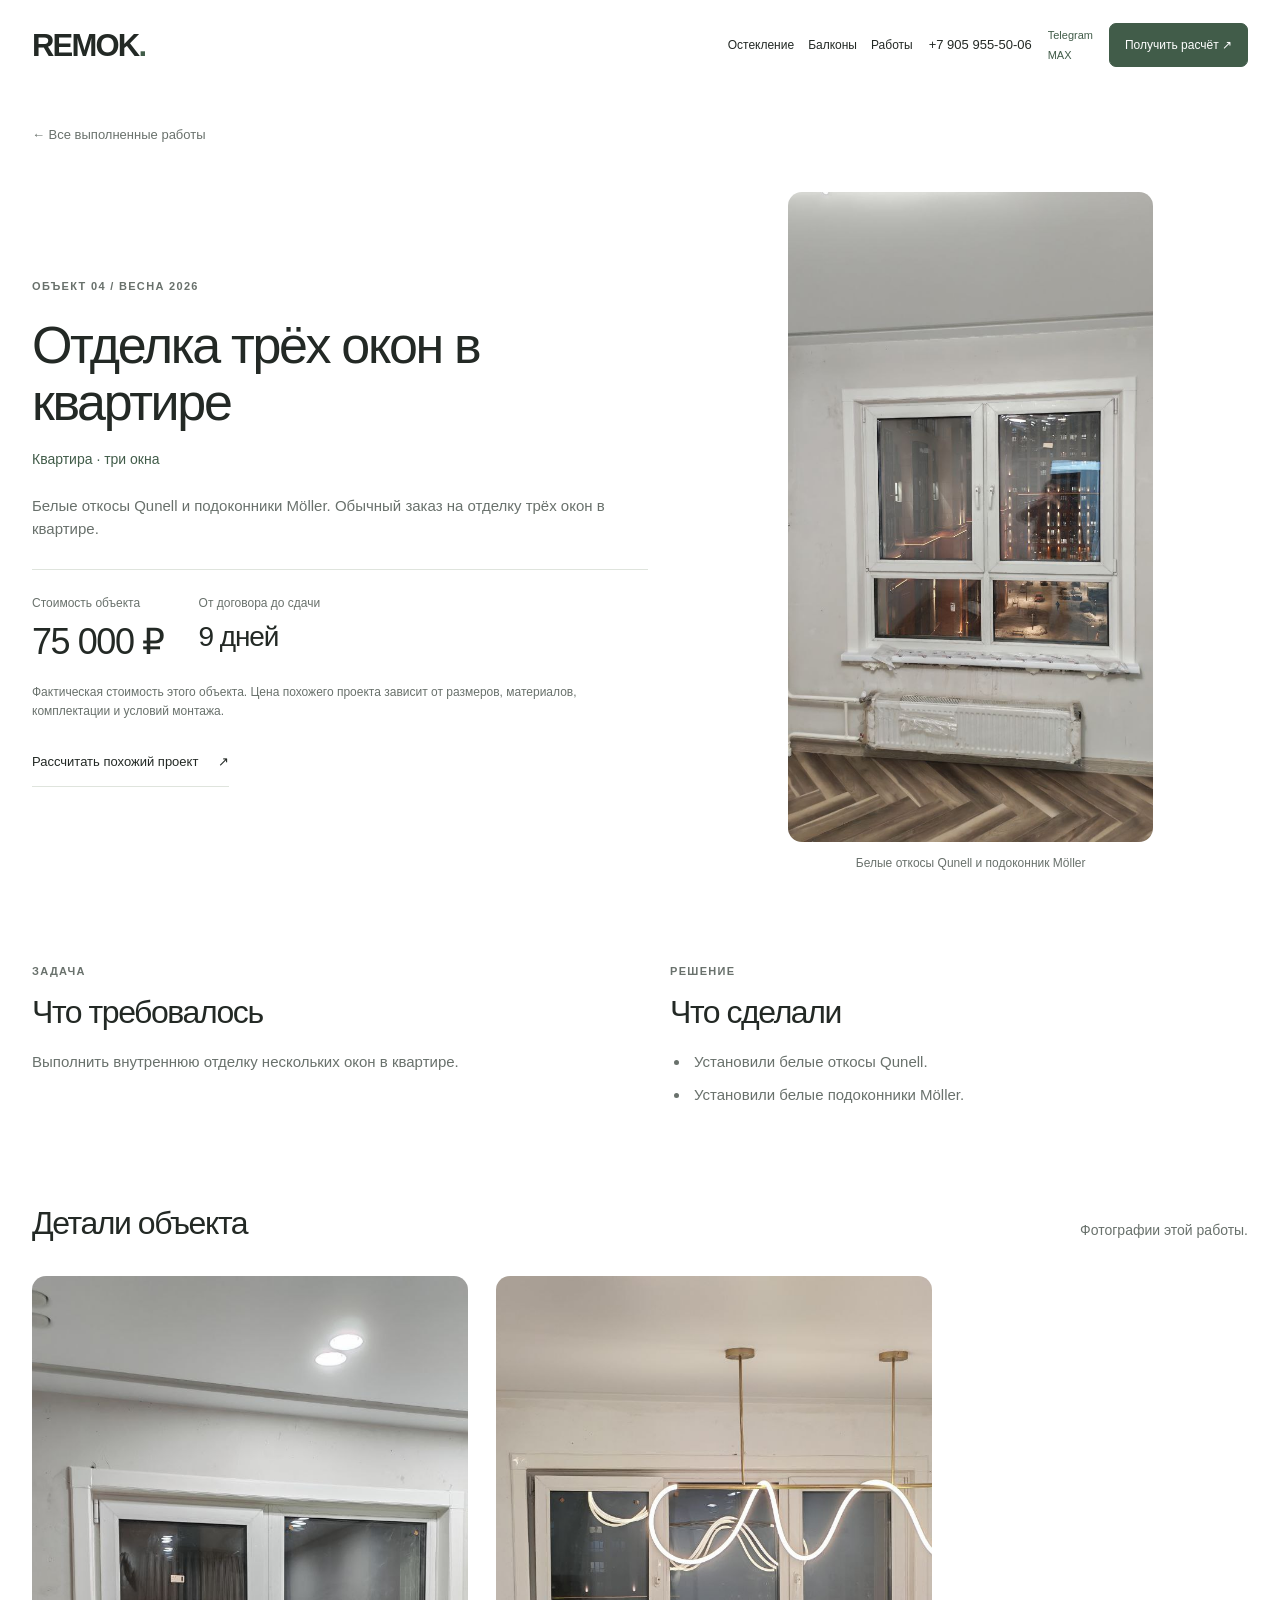
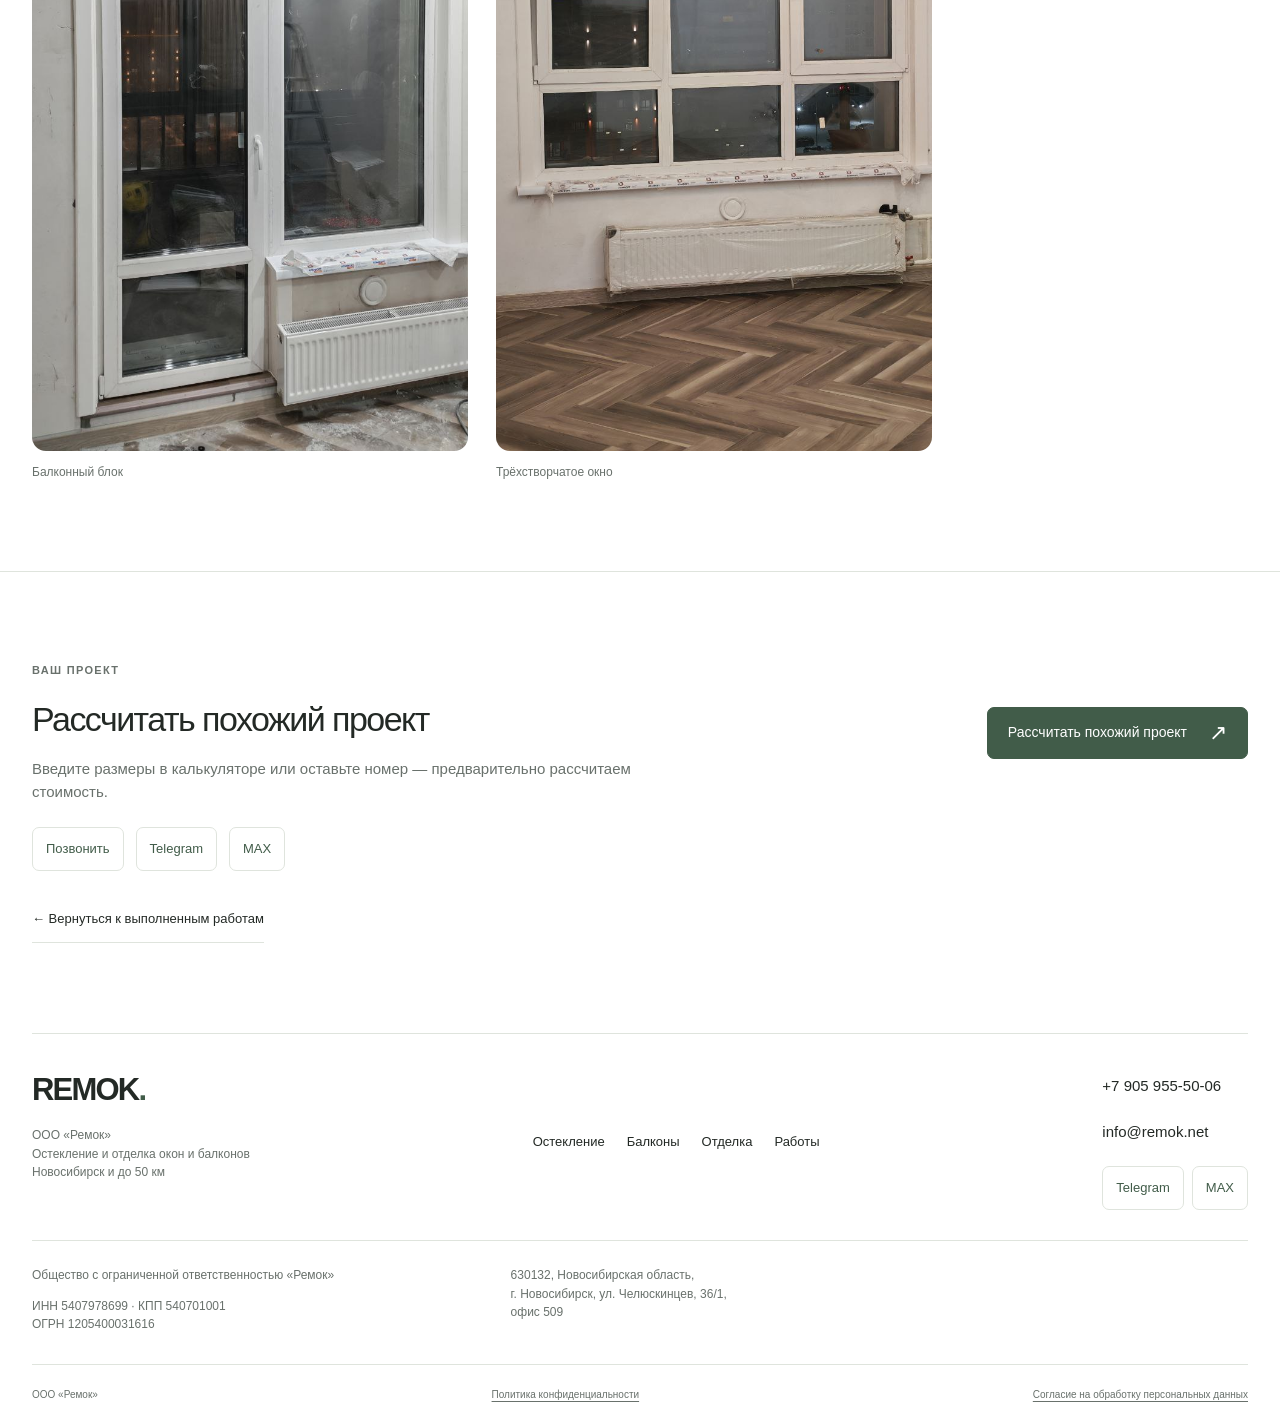
==== commit d92dc278: "Clean up REMOK page before form integration" ====
--- a/cases/apartment-windows.html
+++ b/cases/apartment-windows.html
@@ -1,6 +1,6 @@
 <!doctype html>
 <html lang="ru"><head><meta charset="utf-8"><meta name="viewport" content="width=device-width,initial-scale=1"><title>Отделка трёх окон в квартире — выполненный объект REMOK</title><meta name="description" content="Отделка трёх окон в квартире. Стоимость объекта 75 000 ₽, 9 дней от договора до сдачи. Весна 2026. Реальные фотографии и комплектация."><link rel="stylesheet" href="../styles.css"><script src="../script.js" defer></script><link rel="icon" href="data:image/svg+xml,%3Csvg xmlns=%27http://www.w3.org/2000/svg%27 viewBox=%270 0 32 32%27%3E%3Crect width=%2732%27 height=%2732%27 rx=%276%27 fill=%27%23415c49%27/%3E%3Ctext x=%277%27 y=%2724%27 fill=%27white%27 font-family=%27Arial%27 font-weight=%27700%27 font-size=%2725%27%3ER%3C/text%3E%3C/svg%3E"></head>
-<body class="case-page"><a class="skip" href="#main">К содержимому</a><header><div class="container header-inner"><a class="logo" href="../index.html">REMOK<span>.</span></a><nav id="navigation" aria-label="Основная навигация"><a href="../index.html#services">Остекление</a><a href="../index.html#balconies">Балконы</a><a href="../index.html#works">Работы</a><a href="../index.html#about">О компании</a><a class="mobile-menu-phone" data-phone href="tel:+79059555006">+7 905 955-50-06</a></nav><a class="header-phone" data-phone href="tel:+79059555006">+7 905 955-50-06</a><div class="header-messengers" aria-label="Мессенджеры"><a data-contact="telegram" href="https://t.me/LPzxcvb" target="_blank" rel="noopener noreferrer">Telegram</a><a data-contact="max" href="https://max.ru/u/f9LHodD0cOJ4aYRBqU1mQyNp67MUEM86ByT9lwaMOyiDO4nb9DzO4GPVeDw" target="_blank" rel="noopener noreferrer">MAX</a></div><a class="button header-cta" href="../index.html#estimate">Получить расчёт ↗</a><a class="phone-icon" data-phone-icon aria-label="Позвонить в REMOK" href="tel:+79059555006">☎</a><button class="menu-toggle" aria-label="Открыть меню" aria-expanded="false" aria-controls="navigation"><span></span><span></span></button></div></header>
+<body class="case-page"><a class="skip" href="#main">К содержимому</a><header><div class="container header-inner"><a class="logo" href="../index.html">REMOK<span>.</span></a><nav id="navigation" aria-label="Основная навигация"><a href="../index.html#services">Остекление</a><a href="../index.html#balconies">Балконы</a><a href="../index.html#works">Работы</a><a class="mobile-menu-phone" data-phone href="tel:+79059555006">+7 905 955-50-06</a></nav><a class="header-phone" data-phone href="tel:+79059555006">+7 905 955-50-06</a><div class="header-messengers" aria-label="Мессенджеры"><a data-contact="telegram" href="https://t.me/LPzxcvb" target="_blank" rel="noopener noreferrer">Telegram</a><a data-contact="max" href="https://max.ru/u/f9LHodD0cOJ4aYRBqU1mQyNp67MUEM86ByT9lwaMOyiDO4nb9DzO4GPVeDw" target="_blank" rel="noopener noreferrer">MAX</a></div><a class="button header-cta" href="../index.html#estimate">Получить расчёт ↗</a><a class="phone-icon" data-phone-icon aria-label="Позвонить в REMOK" href="tel:+79059555006">☎</a><button class="menu-toggle" aria-label="Открыть меню" aria-expanded="false" aria-controls="navigation"><span></span><span></span></button></div></header>
 <main id="main"><div class="container case-breadcrumb"><a href="../index.html#works">← Все выполненные работы</a></div>
 <section class="container case-hero"><div class="case-intro"><p class="eyebrow">Объект 04 / Весна 2026</p><h1>Отделка трёх окон в квартире</h1><p class="case-type">Квартира · три окна</p><p class="case-description">Белые откосы Qunell и подоконники Möller. Обычный заказ на отделку трёх окон в квартире.</p><dl class="case-key-facts"><div><dt>Стоимость объекта</dt><dd>75 000 ₽</dd></div><div><dt>От договора до сдачи</dt><dd>9 дней</dd></div></dl><p class="case-price-note">Фактическая стоимость этого объекта. Цена похожего проекта зависит от размеров, материалов, комплектации и условий монтажа.</p><a class="text-link" href="../index.html#estimate">Рассчитать похожий проект <span aria-hidden="true">↗</span></a></div><figure class="case-hero-media"><img src="../assets/cases/apartment-3-windows/1.jpg" alt="Двухстворчатое окно в квартире с белыми откосами Qunell и подоконником Möller" width="720" height="1280" fetchpriority="high"><figcaption>Белые откосы Qunell и подоконник Möller</figcaption></figure></section>
 <section class="section container case-story"><div><p class="eyebrow">Задача</p><h2>Что требовалось</h2><p>Выполнить внутреннюю отделку нескольких окон в квартире.</p></div><div><p class="eyebrow">Решение</p><h2>Что сделали</h2><ul><li>Установили белые откосы Qunell.</li><li>Установили белые подоконники Möller.</li></ul></div></section>
@@ -10,7 +10,7 @@
 <section class="section case-end"><div class="container"><div><p class="eyebrow">Ваш проект</p><h2>Рассчитать похожий проект</h2><p>Введите размеры в калькуляторе или оставьте номер — предварительно рассчитаем стоимость.</p></div><a class="button" href="../index.html#estimate">Рассчитать похожий проект <span aria-hidden="true">↗</span></a><div class="contact-actions" aria-label="Способы связи"><a data-contact="call" href="tel:+79059555006">Позвонить</a><a data-contact="telegram" href="https://t.me/LPzxcvb" target="_blank" rel="noopener noreferrer">Telegram</a><a data-contact="max" href="https://max.ru/u/f9LHodD0cOJ4aYRBqU1mQyNp67MUEM86ByT9lwaMOyiDO4nb9DzO4GPVeDw" target="_blank" rel="noopener noreferrer">MAX</a></div><a class="text-link" href="../index.html#works">← Вернуться к выполненным работам</a></div></section>
 </main><footer class="container"><div class="footer-top">
 <div><a class="logo" href="../index.html">REMOK<span>.</span></a><p>ООО «Ремок»<br>Остекление и отделка окон и балконов<br>Новосибирск и до 50 км</p></div>
-<nav aria-label="Навигация в подвале"><a href="../index.html#services">Остекление</a><a href="../index.html#balconies">Балконы</a><a href="../index.html#finishing">Отделка</a><a href="../index.html#works">Работы</a><a href="../index.html#about">О компании</a></nav>
+<nav aria-label="Навигация в подвале"><a href="../index.html#services">Остекление</a><a href="../index.html#balconies">Балконы</a><a href="../index.html#finishing">Отделка</a><a href="../index.html#works">Работы</a></nav>
 <div class="footer-contacts"><a data-phone href="tel:+79059555006">+7 905 955-50-06</a><a href="mailto:info@remok.net">info@remok.net</a><div class="footer-messengers"><a data-contact="telegram" href="https://t.me/LPzxcvb" target="_blank" rel="noopener noreferrer">Telegram</a><a data-contact="max" href="https://max.ru/u/f9LHodD0cOJ4aYRBqU1mQyNp67MUEM86ByT9lwaMOyiDO4nb9DzO4GPVeDw" target="_blank" rel="noopener noreferrer">MAX</a></div></div></div>
 <div class="company-details"><div><p>Общество с ограниченной ответственностью «Ремок»</p><p>ИНН 5407978699 · КПП 540701001<br>ОГРН 1205400031616</p></div><address>630132, Новосибирская область,<br>г. Новосибирск, ул. Челюскинцев, 36/1,<br>офис 509</address></div>
-<div class="footer-bottom"><span>REMOK · Визуальный прототип V4</span><a href="../index.html">Политика конфиденциальности</a><a href="../index.html">Согласие на обработку персональных данных</a></div></footer><nav class="mobile-quick-contacts" aria-label="Быстрые контакты"><a href="tel:+79059555006">Позвонить</a><a data-contact="telegram" href="https://t.me/LPzxcvb" target="_blank" rel="noopener noreferrer">Telegram</a><a data-contact="max" href="https://max.ru/u/f9LHodD0cOJ4aYRBqU1mQyNp67MUEM86ByT9lwaMOyiDO4nb9DzO4GPVeDw" target="_blank" rel="noopener noreferrer">MAX</a><a class="quick-estimate" href="../index.html#estimate">Расчёт</a></nav></body></html>+<div class="footer-bottom"><span>ООО «Ремок»</span><a href="../index.html">Политика конфиденциальности</a><a href="../index.html">Согласие на обработку персональных данных</a></div></footer><nav class="mobile-quick-contacts" aria-label="Быстрые контакты"><a href="tel:+79059555006">Позвонить</a><a data-contact="telegram" href="https://t.me/LPzxcvb" target="_blank" rel="noopener noreferrer">Telegram</a><a data-contact="max" href="https://max.ru/u/f9LHodD0cOJ4aYRBqU1mQyNp67MUEM86ByT9lwaMOyiDO4nb9DzO4GPVeDw" target="_blank" rel="noopener noreferrer">MAX</a><a class="quick-estimate" href="../index.html#estimate">Расчёт</a></nav></body></html>
--- a/styles.css
+++ b/styles.css
@@ -13,12 +13,12 @@
 /* Terms, facts and process */
 .volume{border-top:1px solid var(--line)}.volume-grid,.facts-grid{display:grid;gap:25px}.volume-grid article{padding:23px 0;border-top:1px solid var(--line)}.volume-grid h3{font-size:42px;margin-bottom:18px}.volume-grid h3 span{font-size:23px;color:var(--muted)}.volume-grid strong{font-weight:500;color:var(--accent)}.volume-grid small{display:block;color:var(--muted);font-size:13px;margin-top:5px}.facts{background:var(--accent);color:white}.facts .eyebrow,.facts .fine{color:#d2dbd0}.facts-grid{margin-top:38px}.facts-grid strong{font-size:49px;font-weight:400;letter-spacing:-.045em}.facts-grid strong span{font-size:29px}.facts-grid p{font-size:14px;color:#e0e6dd;max-width:240px;margin-top:6px}.process{display:grid;list-style:none;padding:0;margin:40px 0 0}.process li{position:relative;border-left:1px solid var(--line);padding:0 0 32px 32px}.process li>span{display:block;font-size:12px;color:var(--accent);margin-bottom:15px}.process li:before{content:"";position:absolute;left:-4px;top:5px;width:7px;height:7px;border-radius:50%;background:var(--accent)}.process h3{font-size:20px}.process p{font-size:14px;color:var(--muted);margin-top:12px}
 /* Materials and placeholders */
-.materials,.reviews{display:grid;gap:16px}.materials article{position:relative;background:white;padding:28px;border-radius:var(--radius);min-height:175px}.materials p{font-size:13px;color:var(--muted);margin-bottom:24px;padding-right:20px}.materials h3{font-size:29px;max-width:270px}.materials small{position:absolute;right:20px;top:26px;font-size:11px;color:var(--muted)}.before-placeholder{position:relative;display:grid;place-items:center;min-height:210px;margin-top:30px;padding:65px 24px 35px;background:#fafbf9;border:1px dashed #c5ccc3;border-radius:var(--radius);text-align:center;color:var(--muted);font-size:15px}.before-placeholder>div{position:absolute;top:18px;left:20px;right:20px;display:flex;justify-content:space-between;font-size:12px}.reviews-section{padding-top:0}.reviews{margin-top:30px}.reviews article{border:1px solid var(--line);padding:25px;border-radius:var(--radius)}.reviews h3{display:flex;justify-content:space-between;font-size:22px}.reviews p{font-size:14px;color:var(--muted);margin-top:35px}.reviews small{font-size:11px;color:var(--muted);display:block;margin-top:8px}.about{display:grid;gap:30px;border-top:1px solid var(--line)}.about h2{margin-bottom:25px}.about>div>p:not(.eyebrow){margin-bottom:20px}.signature{display:flex;flex-direction:column;border-top:1px solid var(--line);padding-top:24px;margin-top:25px;font-size:14px}.signature strong{font-weight:500}.signature span{font-size:12px;color:var(--muted);margin-top:5px}
+.materials,.reviews{display:grid;gap:16px}.materials article{position:relative;background:white;padding:28px;border-radius:var(--radius);min-height:175px}.materials p{font-size:13px;color:var(--muted);margin-bottom:24px;padding-right:20px}.materials h3{font-size:29px;max-width:270px}.materials small{position:absolute;right:20px;top:26px;font-size:11px;color:var(--muted)}.before-placeholder{position:relative;display:grid;place-items:center;min-height:210px;margin-top:30px;padding:65px 24px 35px;background:#fafbf9;border:1px dashed #c5ccc3;border-radius:var(--radius);text-align:center;color:var(--muted);font-size:15px}.before-placeholder>div{position:absolute;top:18px;left:20px;right:20px;display:flex;justify-content:space-between;font-size:12px}.reviews-section{padding-top:0}.reviews{margin-top:30px}.reviews article{border:1px solid var(--line);padding:25px;border-radius:var(--radius)}.reviews h3{display:flex;justify-content:space-between;font-size:22px}.reviews p{font-size:14px;color:var(--muted);margin-top:35px}.reviews small{font-size:11px;color:var(--muted);display:block;margin-top:8px}
 /* Contact and footer */
 .contact{display:grid;gap:32px}.contact h2{font-size:46px}.messengers{margin-top:25px;font-size:14px}.messengers p{color:var(--muted);font-size:12px;margin-bottom:6px}.messengers small{display:block;font-size:11px;color:var(--muted);margin-top:7px}footer{padding-block:40px 25px}.footer-top{display:flex;flex-direction:column;gap:25px}.footer-top>div>p{font-size:12px;color:var(--muted);margin-top:18px}.footer-top nav{display:flex;flex-wrap:wrap;gap:8px 22px;max-width:420px}.footer-top nav a{font-size:13px;min-height:32px;display:inline-flex;align-items:center}.footer-top>p{font-size:12px}.footer-bottom{display:flex;flex-direction:column;gap:13px;border-top:1px solid var(--line);margin-top:30px;padding-top:22px;color:var(--muted);font-size:10px}.footer-bottom a{text-decoration:underline;text-underline-offset:3px}
 /* Responsive layouts */
 @media(min-width:600px){.services,.volume-grid,.facts-grid{grid-template-columns:repeat(2,minmax(0,1fr))}.works{grid-template-columns:repeat(2,minmax(0,1fr))}.wide{grid-column:1/-1}.wide img{height:350px}.hero-photo{height:480px}.materials,.reviews{grid-template-columns:repeat(3,minmax(0,1fr))}.materials article{padding:24px 18px}.materials h3{font-size:24px}.reviews article{padding:20px}.reviews h3{font-size:20px}.process{grid-template-columns:repeat(2,minmax(0,1fr));gap:20px}}
-@media(min-width:768px){:root{--space:90px}.container{width:min(var(--max),calc(100% - 64px))}h2{font-size:40px}.hero{grid-template-columns:1fr 1fr;align-items:center;gap:30px;padding-top:35px;padding-bottom:65px}.hero h1{font-size:clamp(39px,4.7vw,68px)}.hero-photo{height:510px}.heading{flex-direction:row;justify-content:space-between;align-items:end;gap:40px}.heading>p{max-width:36%;font-size:14px}.estimate-layout{grid-template-columns:.9fr 1.1fr;gap:45px}.estimate-form{padding:28px}.works{grid-template-columns:1.15fr 1fr 1fr;gap:26px 20px}.tall{grid-row:span 2}.works img{height:255px}.works .tall img{height:calc(100% - 38px)}.works .wide img{height:350px}.works figcaption{font-size:12px}.works small{font-size:10px}.about{grid-template-columns:.8fr 1.2fr;gap:55px;align-items:center}.contact{grid-template-columns:1fr 1fr;gap:70px;align-items:center}.contact h2{font-size:60px}.footer-top{flex-direction:row;justify-content:space-between;gap:30px}.footer-bottom{flex-direction:row;justify-content:space-between}}
+@media(min-width:768px){:root{--space:90px}.container{width:min(var(--max),calc(100% - 64px))}h2{font-size:40px}.hero{grid-template-columns:1fr 1fr;align-items:center;gap:30px;padding-top:35px;padding-bottom:65px}.hero h1{font-size:clamp(39px,4.7vw,68px)}.hero-photo{height:510px}.heading{flex-direction:row;justify-content:space-between;align-items:end;gap:40px}.heading>p{max-width:36%;font-size:14px}.estimate-layout{grid-template-columns:.9fr 1.1fr;gap:45px}.estimate-form{padding:28px}.works{grid-template-columns:1.15fr 1fr 1fr;gap:26px 20px}.tall{grid-row:span 2}.works img{height:255px}.works .tall img{height:calc(100% - 38px)}.works .wide img{height:350px}.works figcaption{font-size:12px}.works small{font-size:10px}.contact{grid-template-columns:1fr 1fr;gap:70px;align-items:center}.contact h2{font-size:60px}.footer-top{flex-direction:row;justify-content:space-between;gap:30px}.footer-bottom{flex-direction:row;justify-content:space-between}}
 @media(min-width:1024px){.header-inner{height:90px;gap:24px}header nav{display:flex;position:static;padding:0;border:0;gap:22px;margin-left:auto}header nav a{font-size:12px}.header-cta{display:inline-flex;font-size:12px;padding:11px 15px;min-height:44px}.phone-icon,.menu-toggle{display:none}.hero{gap:55px;padding-top:42px}.hero-photo{height:590px}.hero .eyebrow{font-size:11px;letter-spacing:.12em}.hero-lead{font-size:19px;margin-top:27px}.hero .muted{font-size:15px}.actions{gap:25px;margin-top:33px}.proof{margin-top:38px}h2{font-size:48px}.service{flex-direction:row;min-height:225px}.service>img{width:42%;height:245px}.service>div{padding:27px 22px;flex:1}.service h3{padding-right:0;font-size:24px}.service p{padding-right:10px}.service div>span{top:auto;bottom:16px;right:16px;width:28px;height:28px}.service small{margin-bottom:18px}.volume-grid,.facts-grid{grid-template-columns:repeat(4,minmax(0,1fr));gap:30px}.facts-grid{margin-top:50px}.facts-grid strong{font-size:54px}.process{grid-template-columns:repeat(4,minmax(0,1fr));gap:40px 25px}.process li{border-left:0;border-top:1px solid var(--line);padding:24px 10px 0 0}.process li:before{top:-4px;left:0}.materials article{padding:30px;min-height:190px}.materials h3{font-size:32px}.reviews article{padding:30px}.contact-form{max-width:440px;width:100%;justify-self:end}.estimate-form{padding:36px}.note{margin-top:55px}.phone-placeholder{display:block;font-size:10px;color:var(--muted);max-width:100px}}
 @media(prefers-reduced-motion:reduce){html{scroll-behavior:auto}*,*::before,*::after{transition:none!important;animation:none!important}}
 
@@ -162,10 +162,6 @@
 .case-card-facts small { font-size: 11px; color: var(--muted); }
 .case-more { gap: 20px; margin-top: 17px; }
 .case-price-note { color: var(--muted); font-size: 12px; margin-top: 35px; max-width: 800px; }
-.cases-cta { display: flex; flex-direction: column; align-items: start; gap: 25px; padding-top: 34px; margin-top: 35px; border-top: 1px solid #d5dccf; }
-.cases-cta h3 { font-size: 25px; }
-.cases-cta p { font-size: 14px; color: var(--muted); margin-top: 12px; max-width: 620px; }
-.cases-cta .button { flex-shrink: 0; }
 .reviews-section { padding-top: var(--space); }
 
 /* V3 — static case pages share the same header, footer, typography and palette. */
@@ -246,7 +242,6 @@
   .case-card--compact .case-scope { font-size: 13px; }
   .case-card--compact .case-feature { font-size: 12px; }
   .case-card--compact .case-more { font-size: 12px; gap: 10px; }
-  .cases-cta { flex-direction: row; align-items: center; justify-content: space-between; gap: 40px; }
   .case-intro h1 { font-size: 52px; }
   .case-gallery--4 { grid-template-columns: repeat(4, minmax(0, 1fr)); gap: 24px; }
   .case-story h2 { font-size: 32px; }
@@ -267,7 +262,6 @@
 .review-rating strong { font-size: 42px; line-height: 1.2; font-weight: 500; color: var(--accent); letter-spacing: -.04em; }
 .review-rating strong span { font-size: 20px; color: var(--muted); }
 .review-rating p { margin-top: 5px; font-size: 14px; }
-.review-rating small { display: block; margin-top: 6px; font-size: 10px; color: var(--muted); }
 .verified-reviews { display: grid; gap: 20px; }
 .review-card { min-width: 0; display: flex; flex-direction: column; padding: 26px; border: 1px solid var(--line); border-radius: var(--radius); }
 .review-card .review-stars { color: var(--accent); font-size: 15px; letter-spacing: .1em; margin-bottom: 18px; }
@@ -278,11 +272,6 @@
 .review-source a { min-height: 44px; display: inline-flex; align-items: center; }
 .review-sources { display: flex; flex-wrap: wrap; align-items: center; gap: 10px; margin-top: 25px; }
 .review-sources > span { font-size: 13px; color: var(--muted); margin-right: 8px; }
-.reviews-cta { border-top: 1px solid var(--line); padding-top: 35px; margin-top: 40px; }
-.reviews-cta h3 { font-size: 28px; }
-.reviews-cta > p { font-size: 15px; color: var(--muted); max-width: 650px; margin-top: 15px; }
-.reviews-cta-actions { display: flex; flex-wrap: wrap; align-items: center; gap: 14px 25px; margin-top: 23px; }
-.reviews-cta-actions .contact-actions { margin-top: 0; }
 @media (min-width: 768px) {
   .verified-reviews { grid-template-columns: repeat(3, minmax(0, 1fr)); }
   .review-card { padding: 24px; }
@@ -300,7 +289,6 @@
 .rating-link { display: flex; flex-wrap: wrap; align-items: baseline; gap: 5px 8px; color: var(--accent); }
 .rating-link:hover { text-decoration: underline; text-underline-offset: 4px; }
 .rating-count { font-size: 16px; font-weight: 500; }
-.review-rating small { margin-top: 8px; }
 @media (min-width: 1024px) {
   .header-inner { gap: 16px; }
   header nav { gap: 14px; }
